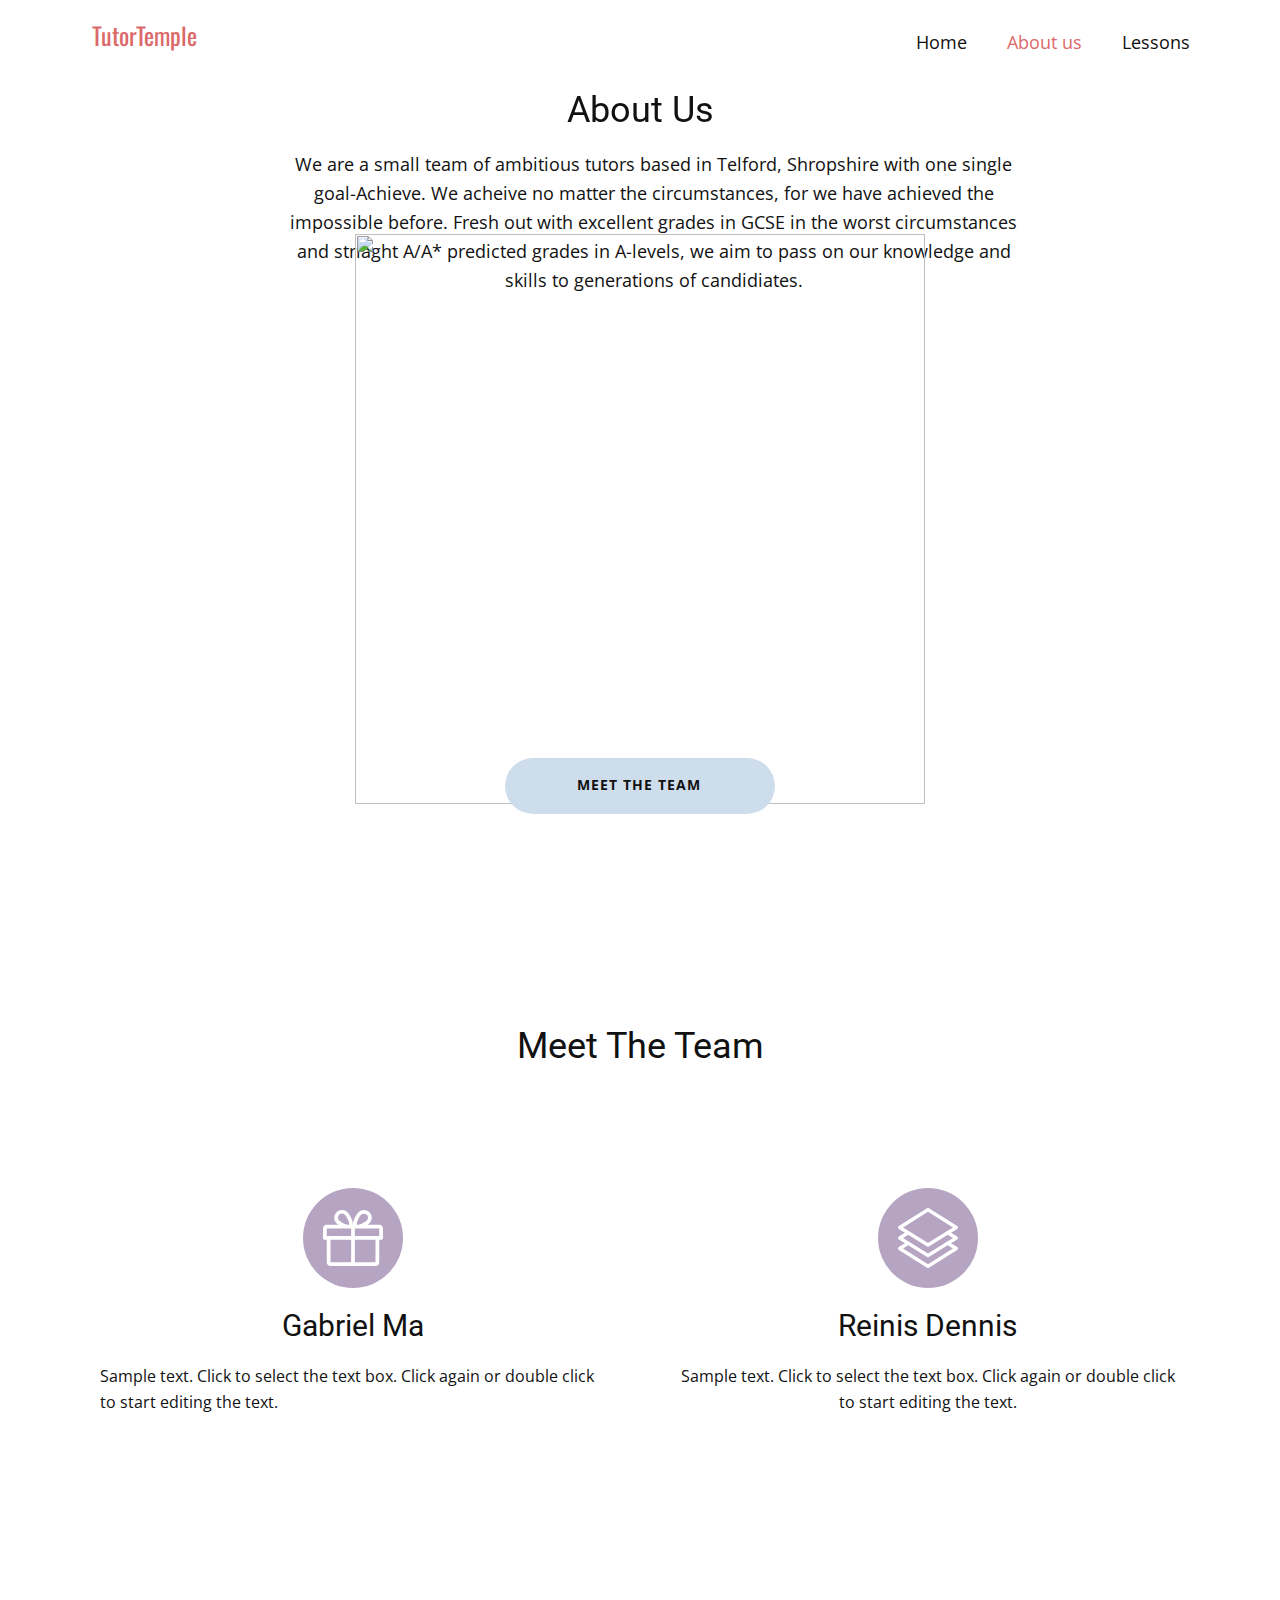
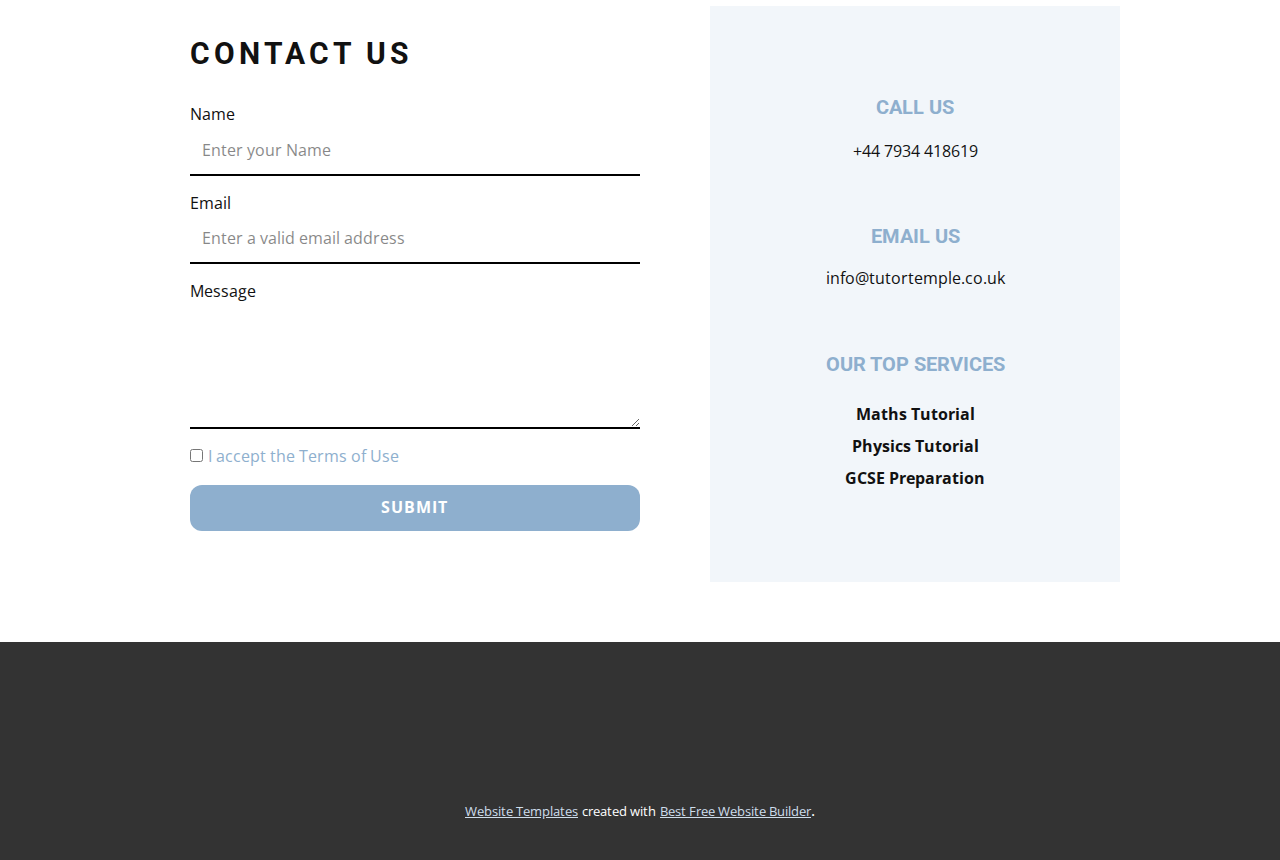
==== About-us.html @ 584c84df "initial commit" ====
<!DOCTYPE html>
<html style="font-size: 16px;" lang="en"><head>
    <meta name="viewport" content="width=device-width, initial-scale=1.0">
    <meta charset="utf-8">
    <meta name="keywords" content="About Us, Meet The Team">
    <meta name="description" content="">
    <title>About us</title>
    <link rel="stylesheet" href="nicepage.css" media="screen">
<link rel="stylesheet" href="About-us.css" media="screen">
    <script class="u-script" type="text/javascript" src="jquery.js" defer=""></script>
    <script class="u-script" type="text/javascript" src="nicepage.js" defer=""></script>
    <meta name="generator" content="Nicepage 5.3.2, nicepage.com">
    <meta name="referrer" content="origin">
    <link id="u-theme-google-font" rel="stylesheet" href="https://fonts.googleapis.com/css?family=Roboto:100,100i,300,300i,400,400i,500,500i,700,700i,900,900i|Open+Sans:300,300i,400,400i,500,500i,600,600i,700,700i,800,800i">
    <link id="u-page-google-font" rel="stylesheet" href="https://fonts.googleapis.com/css?family=Oswald:200,300,400,500,600,700">
    
    
    
    
    <script type="application/ld+json">{
		"@context": "http://schema.org",
		"@type": "Organization",
		"name": "WebSite3830875"
}</script>
    <meta name="theme-color" content="#8eafce">
    <meta property="og:title" content="About us">
    <meta property="og:type" content="website">
  </head>
  <body class="u-body u-xl-mode" data-lang="en"><header class="u-clearfix u-header u-header" id="sec-e3d4"><div class="u-clearfix u-sheet u-sheet-1">
        <h4 class="u-custom-font u-font-oswald u-text u-text-custom-color-1 u-text-default u-text-1">TutorTemple</h4>
        <nav class="u-menu u-menu-one-level u-offcanvas u-menu-1">
          <div class="menu-collapse" style="font-size: 1.125rem; letter-spacing: 0px;">
            <a class="u-button-style u-custom-left-right-menu-spacing u-custom-padding-bottom u-custom-text-active-color u-custom-text-hover-color u-custom-top-bottom-menu-spacing u-nav-link u-text-active-palette-1-base u-text-hover-palette-2-base" href="#">
              <svg class="u-svg-link" viewBox="0 0 24 24"><use xmlns:xlink="http://www.w3.org/1999/xlink" xlink:href="#menu-hamburger"></use></svg>
              <svg class="u-svg-content" version="1.1" id="menu-hamburger" viewBox="0 0 16 16" x="0px" y="0px" xmlns:xlink="http://www.w3.org/1999/xlink" xmlns="http://www.w3.org/2000/svg"><g><rect y="1" width="16" height="2"></rect><rect y="7" width="16" height="2"></rect><rect y="13" width="16" height="2"></rect>
</g></svg>
            </a>
          </div>
          <div class="u-custom-menu u-nav-container">
            <ul class="u-nav u-unstyled u-nav-1"><li class="u-nav-item"><a class="u-button-style u-nav-link u-text-active-custom-color-1 u-text-hover-custom-color-1" href="/home.html" style="padding: 10px 20px;">Home</a>
</li><li class="u-nav-item"><a class="u-button-style u-nav-link u-text-active-custom-color-1 u-text-hover-custom-color-1" href="About-us.html" style="padding: 10px 20px;">About us</a>
</li><li class="u-nav-item"><a class="u-button-style u-nav-link u-text-active-custom-color-1 u-text-hover-custom-color-1" href="Courses.html" style="padding: 10px 20px;">Lessons</a>
</li></ul>
          </div>
          <div class="u-custom-menu u-nav-container-collapse">
            <div class="u-black u-container-style u-inner-container-layout u-opacity u-opacity-95 u-sidenav">
              <div class="u-inner-container-layout u-sidenav-overflow">
                <div class="u-menu-close"></div>
                <ul class="u-align-center u-nav u-popupmenu-items u-unstyled u-nav-2"><li class="u-nav-item"><a class="u-button-style u-nav-link" href="/home.html">Home</a>
</li><li class="u-nav-item"><a class="u-button-style u-nav-link" href="About-us.html">About us</a>
</li><li class="u-nav-item"><a class="u-button-style u-nav-link" href="Courses.html">Lessons</a>
</li></ul>
              </div>
            </div>
            <div class="u-black u-menu-overlay u-opacity u-opacity-70"></div>
          </div>
        </nav>
      </div></header>
    <section class="u-clearfix u-image u-section-1" id="sec-b475" data-image-width="200" data-image-height="138">
      <div class="u-clearfix u-sheet u-sheet-1">
        <h2 class="u-align-center u-text u-text-1" data-animation-name="customAnimationIn" data-animation-duration="1000">About Us</h2>
        <p class="u-align-center u-text u-text-2">We are a small team of ambitious tutors based in Telford, Shropshire with one single goal-Achieve. We acheive no matter the circumstances, for we have achieved the impossible before. Fresh out with excellent grades in GCSE in the worst circumstances and striaght A/A* predicted grades in A-levels, we aim to pass on our knowledge and skills to generations of candidiates. </p>
        <img class="u-image u-image-contain u-image-default u-preserve-proportions u-image-1" src="images/Pngtreebusinessofficeteamsilhouette_5419535.png" alt="" data-image-width="2000" data-image-height="2000">
        <a href="About-us.html#sec-dacc" class="u-border-none u-btn u-btn-round u-button-style u-hover-custom-color-2 u-palette-1-light-2 u-radius-50 u-btn-1" data-animation-name="" data-animation-duration="0" data-animation-direction="">Meet the team</a>
      </div>
    </section>
    <section class="u-align-center u-clearfix u-section-2" id="sec-dacc">
      <div class="u-clearfix u-sheet u-sheet-1">
        <h2 class="u-text u-text-default u-text-1">Meet The Team</h2>
        <div class="u-expanded-width u-list u-list-1">
          <div class="u-repeater u-repeater-1">
            <div class="u-container-style u-list-item u-repeater-item">
              <div class="u-container-layout u-similar-container u-container-layout-1"><span class="u-icon u-icon-circle u-palette-2-light-1 u-icon-1"><svg class="u-svg-link" preserveAspectRatio="xMidYMin slice" viewBox="0 0 512 512" style=""><use xmlns:xlink="http://www.w3.org/1999/xlink" xlink:href="#svg-4324"></use></svg><svg class="u-svg-content" viewBox="0 0 512 512" x="0px" y="0px" id="svg-4324" style="enable-background:new 0 0 512 512;"><g><g><path d="M480,143.686H378.752c7.264-4.96,13.504-9.888,17.856-14.304c25.792-25.952,25.792-68.192,0-94.144    c-25.056-25.216-68.768-25.248-93.856,0c-13.856,13.92-50.688,70.592-45.6,108.448h-2.304    c5.056-37.856-31.744-94.528-45.6-108.448c-25.088-25.248-68.8-25.216-93.856,0C89.6,61.19,89.6,103.43,115.36,129.382    c4.384,4.416,10.624,9.344,17.888,14.304H32c-17.632,0-32,14.368-32,32v80c0,8.832,7.168,16,16,16h16v192    c0,17.632,14.368,32,32,32h384c17.632,0,32-14.368,32-32v-192h16c8.832,0,16-7.168,16-16v-80    C512,158.054,497.632,143.686,480,143.686z M138.08,57.798c6.496-6.528,15.104-10.112,24.256-10.112    c9.12,0,17.728,3.584,24.224,10.112c21.568,21.696,43.008,77.12,35.552,84.832c0,0-1.344,1.056-5.92,1.056    c-22.112,0-64.32-22.976-78.112-36.864C124.672,93.318,124.672,71.302,138.08,57.798z M240,463.686H64v-192h176V463.686z     M240,239.686H32v-64h184.192H240V239.686z M325.44,57.798c12.992-13.024,35.52-12.992,48.48,0    c13.408,13.504,13.408,35.52,0,49.024c-13.792,13.888-56,36.864-78.112,36.864c-4.576,0-5.92-1.024-5.952-1.056    C282.432,134.918,303.872,79.494,325.44,57.798z M448,463.686H272v-192h176V463.686z M480,239.686H272v-64h23.808H480V239.686z"></path>
</g>
</g></svg>
            
            
          </span>
                <h3 class="u-text u-text-default u-text-2">Gabriel Ma</h3>
                <p class="u-text u-text-default u-text-3">Sample text. Click to select the text box. Click again or double click to start editing the text.</p>
              </div>
            </div>
            <div class="u-align-center u-container-style u-list-item u-repeater-item">
              <div class="u-container-layout u-similar-container u-container-layout-2"><span class="u-icon u-icon-circle u-palette-2-light-1 u-icon-2"><svg class="u-svg-link" preserveAspectRatio="xMidYMin slice" viewBox="0 0 512.002 512.002" style=""><use xmlns:xlink="http://www.w3.org/1999/xlink" xlink:href="#svg-954e"></use></svg><svg class="u-svg-content" viewBox="0 0 512.002 512.002" x="0px" y="0px" id="svg-954e" style="enable-background:new 0 0 512.002 512.002;"><g><g><path d="M512.001,255.969c-0.011-5.193-2.708-10.011-7.129-12.737l-52.034-32.076l52.089-32.421    c4.393-2.734,7.066-7.539,7.074-12.712c0.008-5.174-2.651-9.987-7.036-12.734l-241-151c-4.871-3.052-11.058-3.052-15.929,0    l-241,151c-4.384,2.747-7.043,7.56-7.036,12.734c0.008,5.174,2.681,9.979,7.074,12.712l51.732,32.198L7.051,243.282    c-4.39,2.744-7.055,7.557-7.05,12.734c0.005,5.177,2.679,9.985,7.074,12.721l51.732,32.198L7.051,333.282    c-4.383,2.74-7.047,7.543-7.05,12.712s2.656,9.975,7.036,12.719l241,151c2.436,1.526,5.2,2.289,7.964,2.289    c2.764,0,5.529-0.763,7.964-2.289l241-151c4.394-2.753,7.055-7.581,7.036-12.766c-0.019-5.185-2.715-9.993-7.129-12.714    l-52.034-32.076l52.089-32.421C509.336,265.992,512.012,261.162,512.001,255.969z M43.32,165.96L256.001,32.703L468.682,165.96    c-2.044,1.272-206.586,128.58-212.681,132.374L43.32,165.96z M468.584,346.106L256.001,479.301L43.278,346.018l43.889-27.431    l160.908,100.15c2.426,1.51,5.176,2.265,7.926,2.265c2.75,0,5.5-0.755,7.926-2.265l160.464-99.874L468.584,346.106z     M256.001,388.334L43.345,255.976l43.822-27.389l160.908,100.15c2.426,1.51,5.176,2.265,7.926,2.265c2.75,0,5.5-0.755,7.926-2.265    l160.464-99.874l44.125,27.2C467.297,256.822,261.631,384.829,256.001,388.334z"></path>
</g>
</g></svg>
            
            
          </span>
                <h3 class="u-text u-text-default u-text-4">Reinis Dennis</h3>
                <p class="u-text u-text-default u-text-5">Sample text. Click to select the text box. Click again or double click to start editing the text.</p>
              </div>
            </div>
          </div>
        </div>
      </div>
    </section>
    <section class="u-align-center u-clearfix u-section-3" id="sec-406a">
      <div class="u-clearfix u-sheet u-valign-middle u-sheet-1">
        <div class="u-clearfix u-gutter-40 u-layout-wrap u-layout-wrap-1">
          <div class="u-layout">
            <div class="u-layout-row">
              <div class="u-align-left u-container-style u-layout-cell u-right-cell u-size-33 u-layout-cell-1">
                <div class="u-container-layout u-valign-top u-container-layout-1">
                  <h6 class="u-text u-text-default u-text-1" data-animation-name="" data-animation-duration="0" data-animation-delay="0" data-animation-direction="">Contact Us</h6>
                  <div class="u-expanded-width u-form u-form-1">
                    <form action="https://forms.nicepagesrv.com/v2/form/process" class="u-clearfix u-form-spacing-15 u-form-vertical u-inner-form" style="padding: 0;" source="email" name="form">
                      <div class="u-form-group u-form-name">
                        <label for="name-daf4" class="u-label">Name</label>
                        <input type="text" placeholder="Enter your Name" id="name-daf4" name="name" class="u-border-2 u-border-black u-border-no-left u-border-no-right u-border-no-top u-input u-input-rectangle u-white" required="">
                      </div>
                      <div class="u-form-email u-form-group">
                        <label for="email-daf4" class="u-label">Email</label>
                        <input type="email" placeholder="Enter a valid email address" id="email-daf4" name="email" class="u-border-2 u-border-black u-border-no-left u-border-no-right u-border-no-top u-input u-input-rectangle u-white" required="">
                      </div>
                      <div class="u-form-group u-form-message">
                        <label for="message-daf4" class="u-label">Message</label>
                        <textarea placeholder="" rows="4" cols="50" id="message-daf4" name="message" class="u-border-2 u-border-black u-border-no-left u-border-no-right u-border-no-top u-input u-input-rectangle u-white" required=""></textarea>
                      </div>
                      <div class="u-form-agree u-form-group u-form-group-4">
                        <input type="checkbox" id="agree-f183" name="agree" class="u-agree-checkbox" required="">
                        <label for="agree-f183" class="u-agree-label u-label">
                          <a class="u-active-none u-border-none u-btn u-button-link u-button-style u-hover-none u-none u-text-palette-1-base u-btn-1" href="Terms-Of-Use.html">I accept the Terms of Use</a>
                        </label>
                      </div>
                      <div class="u-align-left u-form-group u-form-submit">
                        <a href="#" class="u-active-palette-1-light-2 u-border-none u-btn u-btn-round u-btn-submit u-button-style u-hover-palette-1-light-1 u-palette-1-base u-radius-12 u-btn-2">Submit</a>
                        <input type="submit" value="submit" class="u-form-control-hidden">
                      </div>
                      <div class="u-form-send-message u-form-send-success"> Thank you! Your message has been sent. </div>
                      <div class="u-form-send-error u-form-send-message"> Unable to send your message. Please fix errors then try again. </div>
                      <input type="hidden" value="" name="recaptchaResponse">
                      <input type="hidden" name="formServices" value="000465a6e0282e91fcece285f42ec559">
                    </form>
                  </div>
                </div>
              </div>
              <div class="u-align-center u-container-style u-layout-cell u-palette-1-light-3 u-size-27 u-layout-cell-2">
                <div class="u-container-layout u-valign-middle u-container-layout-2">
                  <h6 class="u-text u-text-palette-1-base u-text-2">call us</h6>
                  <p class="u-text u-text-body-color u-text-3">+44 7934 418619</p>
                  <h6 class="u-text u-text-palette-1-base u-text-4">Email us</h6>
                  <p class="u-text u-text-5">info@tutortemple.co.uk</p>
                  <h6 class="u-text u-text-palette-1-base u-text-6">Our top services</h6>
                  <p class="u-text u-text-7">Maths Tutorial<br>Physics Tutorial<br>GCSE Preparation
                  </p>
                </div>
              </div>
            </div>
          </div>
        </div>
      </div>
    </section>
    
    
    <footer class="u-align-center u-clearfix u-footer u-grey-80 u-footer" id="sec-57d0"><div class="u-clearfix u-sheet u-sheet-1"></div></footer>
    <section class="u-backlink u-clearfix u-grey-80">
      <a class="u-link" href="https://nicepage.com/website-templates" target="_blank">
        <span>Website Templates</span>
      </a>
      <p class="u-text">
        <span>created with</span>
      </p>
      <a class="u-link" href="https://nicepage.app" target="_blank">
        <span>Best Free Website Builder</span>
      </a>. 
    </section>
  
</body></html>
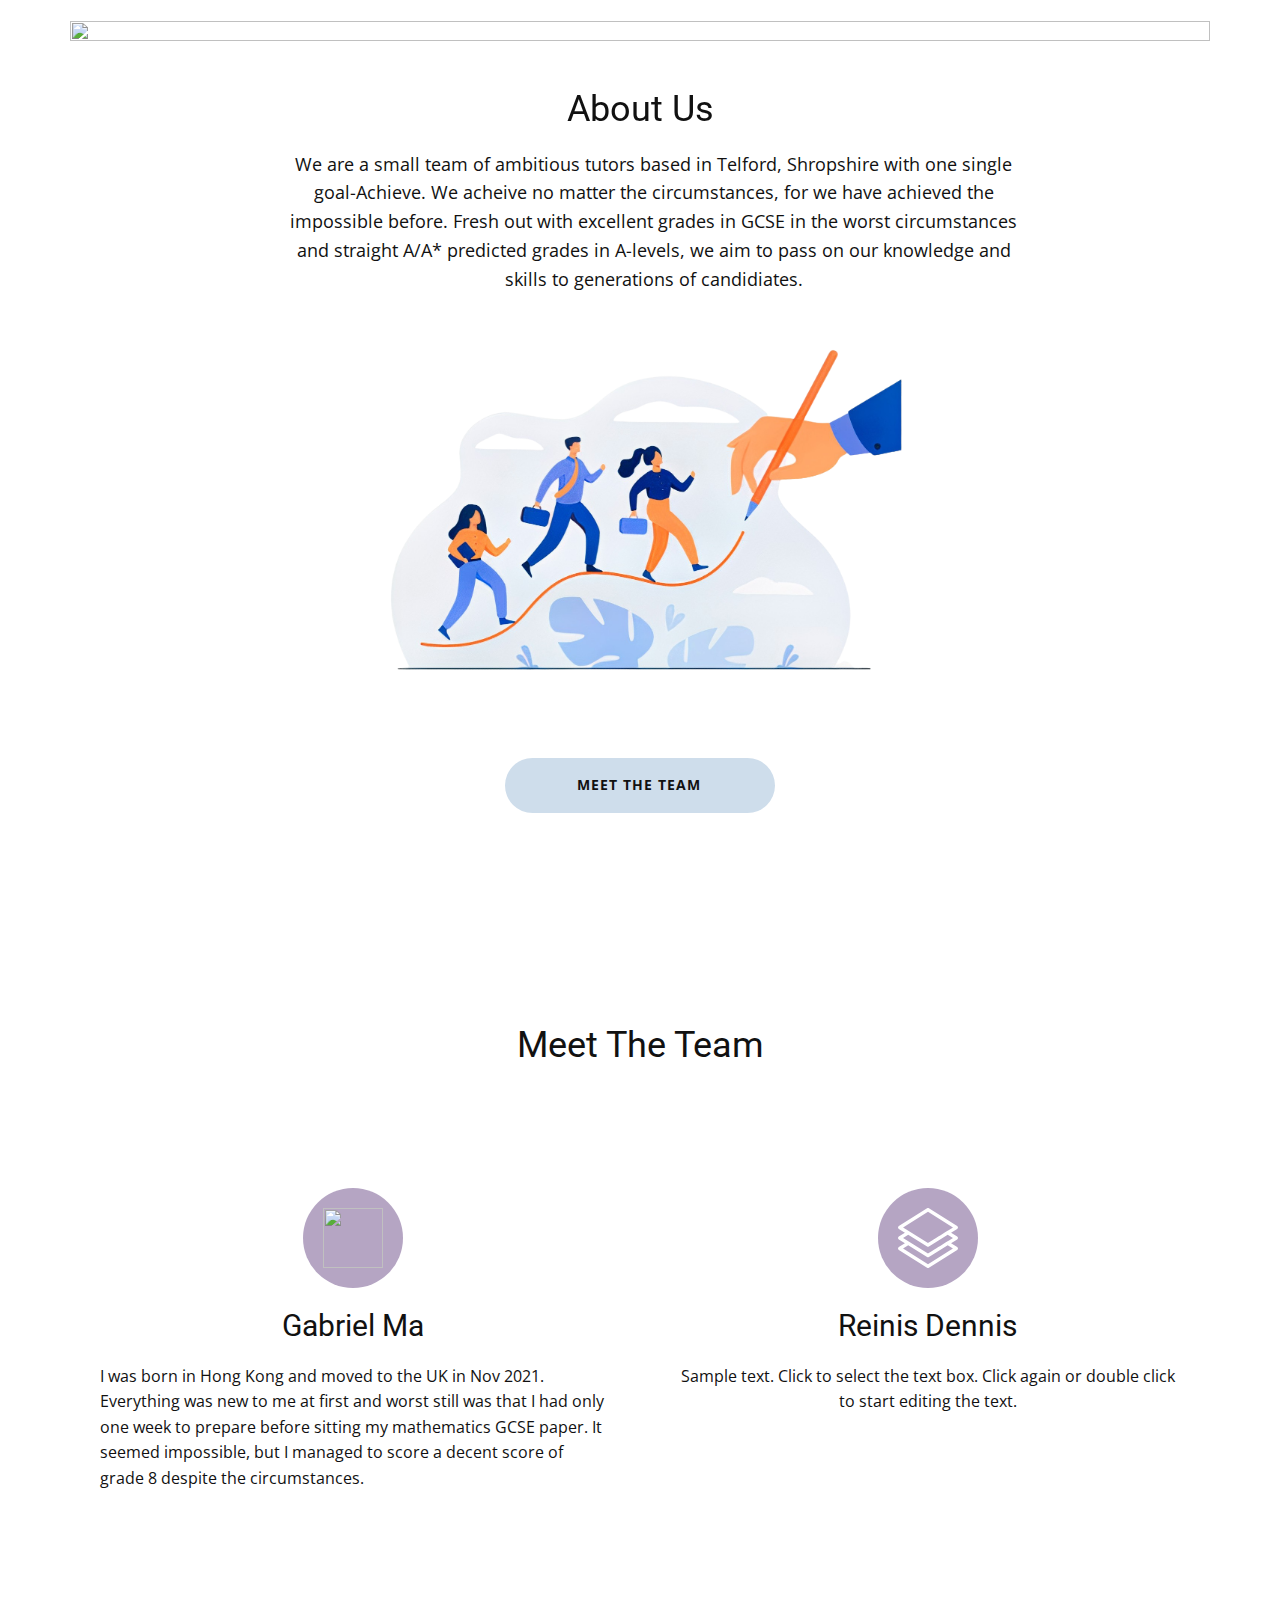
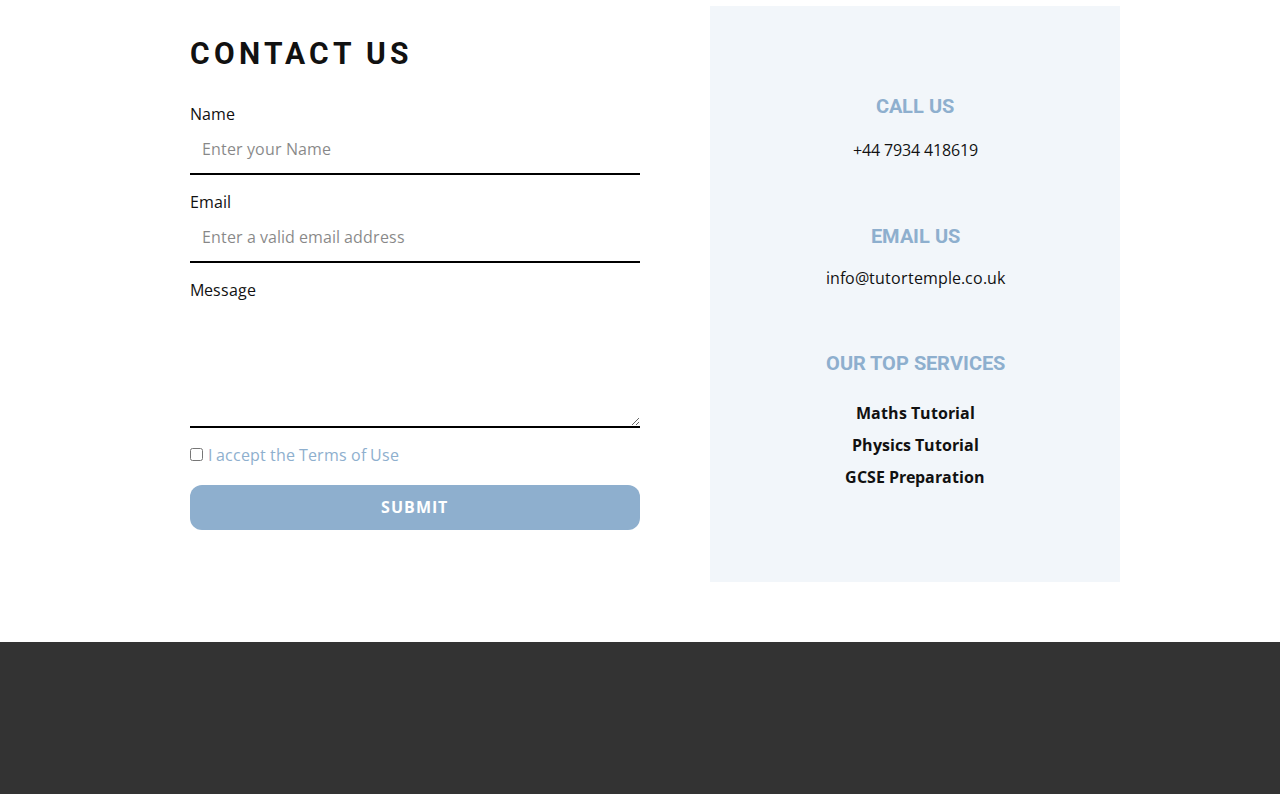
==== commit dae90995: "bug fixes" ====
--- a/About-us.html
+++ b/About-us.html
@@ -12,7 +12,6 @@
     <meta name="generator" content="Nicepage 5.3.2, nicepage.com">
     <meta name="referrer" content="origin">
     <link id="u-theme-google-font" rel="stylesheet" href="https://fonts.googleapis.com/css?family=Roboto:100,100i,300,300i,400,400i,500,500i,700,700i,900,900i|Open+Sans:300,300i,400,400i,500,500i,600,600i,700,700i,800,800i">
-    <link id="u-page-google-font" rel="stylesheet" href="https://fonts.googleapis.com/css?family=Oswald:200,300,400,500,600,700">
     
     
     
@@ -27,7 +26,6 @@
     <meta property="og:type" content="website">
   </head>
   <body class="u-body u-xl-mode" data-lang="en"><header class="u-clearfix u-header u-header" id="sec-e3d4"><div class="u-clearfix u-sheet u-sheet-1">
-        <h4 class="u-custom-font u-font-oswald u-text u-text-custom-color-1 u-text-default u-text-1">TutorTemple</h4>
         <nav class="u-menu u-menu-one-level u-offcanvas u-menu-1">
           <div class="menu-collapse" style="font-size: 1.125rem; letter-spacing: 0px;">
             <a class="u-button-style u-custom-left-right-menu-spacing u-custom-padding-bottom u-custom-text-active-color u-custom-text-hover-color u-custom-top-bottom-menu-spacing u-nav-link u-text-active-palette-1-base u-text-hover-palette-2-base" href="#">
@@ -37,30 +35,30 @@
             </a>
           </div>
           <div class="u-custom-menu u-nav-container">
-            <ul class="u-nav u-unstyled u-nav-1"><li class="u-nav-item"><a class="u-button-style u-nav-link u-text-active-custom-color-1 u-text-hover-custom-color-1" href="/home.html" style="padding: 10px 20px;">Home</a>
+            <ul class="u-nav u-unstyled u-nav-1"><li class="u-nav-item"><a class="u-button-style u-nav-link u-text-active-custom-color-1 u-text-hover-custom-color-1" href="Home.html" style="padding: 10px 20px;">Home</a>
 </li><li class="u-nav-item"><a class="u-button-style u-nav-link u-text-active-custom-color-1 u-text-hover-custom-color-1" href="About-us.html" style="padding: 10px 20px;">About us</a>
-</li><li class="u-nav-item"><a class="u-button-style u-nav-link u-text-active-custom-color-1 u-text-hover-custom-color-1" href="Courses.html" style="padding: 10px 20px;">Lessons</a>
+</li><li class="u-nav-item"><a class="u-button-style u-nav-link u-text-active-custom-color-1 u-text-hover-custom-color-1" href="Courses.html" style="padding: 10px 20px;">Courses</a>
 </li></ul>
           </div>
           <div class="u-custom-menu u-nav-container-collapse">
             <div class="u-black u-container-style u-inner-container-layout u-opacity u-opacity-95 u-sidenav">
               <div class="u-inner-container-layout u-sidenav-overflow">
                 <div class="u-menu-close"></div>
-                <ul class="u-align-center u-nav u-popupmenu-items u-unstyled u-nav-2"><li class="u-nav-item"><a class="u-button-style u-nav-link" href="/home.html">Home</a>
+                <ul class="u-align-center u-nav u-popupmenu-items u-unstyled u-nav-2"><li class="u-nav-item"><a class="u-button-style u-nav-link" href="Home.html">Home</a>
 </li><li class="u-nav-item"><a class="u-button-style u-nav-link" href="About-us.html">About us</a>
-</li><li class="u-nav-item"><a class="u-button-style u-nav-link" href="Courses.html">Lessons</a>
+</li><li class="u-nav-item"><a class="u-button-style u-nav-link" href="Courses.html">Courses</a>
 </li></ul>
               </div>
             </div>
             <div class="u-black u-menu-overlay u-opacity u-opacity-70"></div>
           </div>
-        </nav>
+        </nav><span class="u-file-icon u-icon u-icon-1" ><img src="images/Image18-01-2023at01.15.jpeg" alt="" href="Home.html"></span>
       </div></header>
     <section class="u-clearfix u-image u-section-1" id="sec-b475" data-image-width="200" data-image-height="138">
       <div class="u-clearfix u-sheet u-sheet-1">
         <h2 class="u-align-center u-text u-text-1" data-animation-name="customAnimationIn" data-animation-duration="1000">About Us</h2>
-        <p class="u-align-center u-text u-text-2">We are a small team of ambitious tutors based in Telford, Shropshire with one single goal-Achieve. We acheive no matter the circumstances, for we have achieved the impossible before. Fresh out with excellent grades in GCSE in the worst circumstances and striaght A/A* predicted grades in A-levels, we aim to pass on our knowledge and skills to generations of candidiates. </p>
-        <img class="u-image u-image-contain u-image-default u-preserve-proportions u-image-1" src="images/Pngtreebusinessofficeteamsilhouette_5419535.png" alt="" data-image-width="2000" data-image-height="2000">
+        <p class="u-align-center u-text u-text-2">We are a small team of ambitious tutors based in Telford, Shropshire with one single goal-Achieve. We acheive no matter the circumstances, for we have achieved the impossible before. Fresh out with excellent grades in GCSE in the worst circumstances and straight A/A* predicted grades in A-levels, we aim to pass on our knowledge and skills to generations of candidiates. </p>
+        <img class="u-image u-image-contain u-image-default u-preserve-proportions u-image-1" src="images/meet_team.png" alt="" data-image-width="2000" data-image-height="2000">
         <a href="About-us.html#sec-dacc" class="u-border-none u-btn u-btn-round u-button-style u-hover-custom-color-2 u-palette-1-light-2 u-radius-50 u-btn-1" data-animation-name="" data-animation-duration="0" data-animation-direction="">Meet the team</a>
       </div>
     </section>
@@ -70,14 +68,9 @@
         <div class="u-expanded-width u-list u-list-1">
           <div class="u-repeater u-repeater-1">
             <div class="u-container-style u-list-item u-repeater-item">
-              <div class="u-container-layout u-similar-container u-container-layout-1"><span class="u-icon u-icon-circle u-palette-2-light-1 u-icon-1"><svg class="u-svg-link" preserveAspectRatio="xMidYMin slice" viewBox="0 0 512 512" style=""><use xmlns:xlink="http://www.w3.org/1999/xlink" xlink:href="#svg-4324"></use></svg><svg class="u-svg-content" viewBox="0 0 512 512" x="0px" y="0px" id="svg-4324" style="enable-background:new 0 0 512 512;"><g><g><path d="M480,143.686H378.752c7.264-4.96,13.504-9.888,17.856-14.304c25.792-25.952,25.792-68.192,0-94.144    c-25.056-25.216-68.768-25.248-93.856,0c-13.856,13.92-50.688,70.592-45.6,108.448h-2.304    c5.056-37.856-31.744-94.528-45.6-108.448c-25.088-25.248-68.8-25.216-93.856,0C89.6,61.19,89.6,103.43,115.36,129.382    c4.384,4.416,10.624,9.344,17.888,14.304H32c-17.632,0-32,14.368-32,32v80c0,8.832,7.168,16,16,16h16v192    c0,17.632,14.368,32,32,32h384c17.632,0,32-14.368,32-32v-192h16c8.832,0,16-7.168,16-16v-80    C512,158.054,497.632,143.686,480,143.686z M138.08,57.798c6.496-6.528,15.104-10.112,24.256-10.112    c9.12,0,17.728,3.584,24.224,10.112c21.568,21.696,43.008,77.12,35.552,84.832c0,0-1.344,1.056-5.92,1.056    c-22.112,0-64.32-22.976-78.112-36.864C124.672,93.318,124.672,71.302,138.08,57.798z M240,463.686H64v-192h176V463.686z     M240,239.686H32v-64h184.192H240V239.686z M325.44,57.798c12.992-13.024,35.52-12.992,48.48,0    c13.408,13.504,13.408,35.52,0,49.024c-13.792,13.888-56,36.864-78.112,36.864c-4.576,0-5.92-1.024-5.952-1.056    C282.432,134.918,303.872,79.494,325.44,57.798z M448,463.686H272v-192h176V463.686z M480,239.686H272v-64h23.808H480V239.686z"></path>
-</g>
-</g></svg>
-            
-            
-          </span>
+              <div class="u-container-layout u-similar-container u-container-layout-1"><span class="u-file-icon u-icon u-icon-circle u-palette-2-light-1 u-icon-1"><img src="images/kopihguc.png" alt=""></span>
                 <h3 class="u-text u-text-default u-text-2">Gabriel Ma</h3>
-                <p class="u-text u-text-default u-text-3">Sample text. Click to select the text box. Click again or double click to start editing the text.</p>
+                <p class="u-text u-text-default u-text-3">I was born in Hong Kong and moved to the UK in Nov 2021. Everything was new to me at first and worst still was that I had only one week to prepare before sitting my mathematics GCSE paper. It seemed impossible, but I managed to score a decent score of grade 8 despite the circumstances.</p>
               </div>
             </div>
             <div class="u-align-center u-container-style u-list-item u-repeater-item">
@@ -155,15 +148,7 @@
     
     <footer class="u-align-center u-clearfix u-footer u-grey-80 u-footer" id="sec-57d0"><div class="u-clearfix u-sheet u-sheet-1"></div></footer>
     <section class="u-backlink u-clearfix u-grey-80">
-      <a class="u-link" href="https://nicepage.com/website-templates" target="_blank">
-        <span>Website Templates</span>
-      </a>
-      <p class="u-text">
-        <span>created with</span>
-      </p>
-      <a class="u-link" href="https://nicepage.app" target="_blank">
-        <span>Best Free Website Builder</span>
-      </a>. 
+
     </section>
   
 </body></html>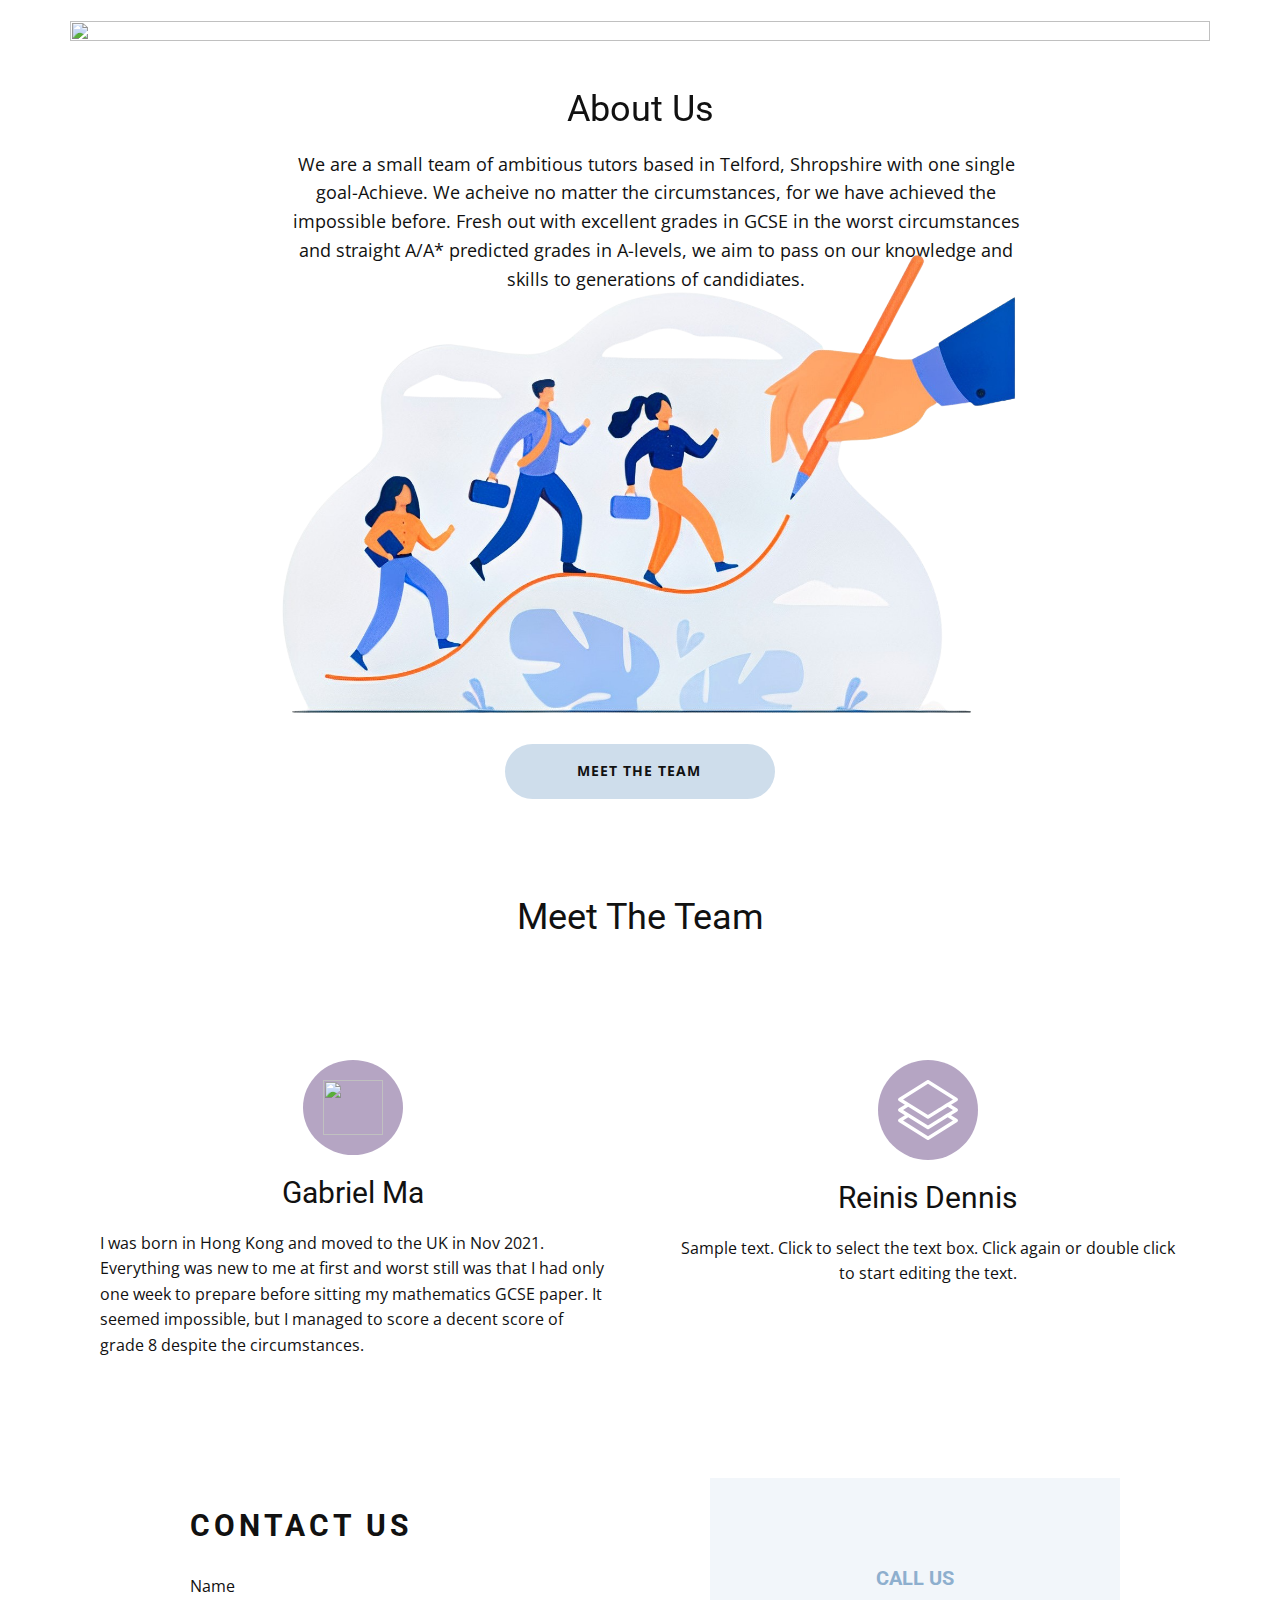
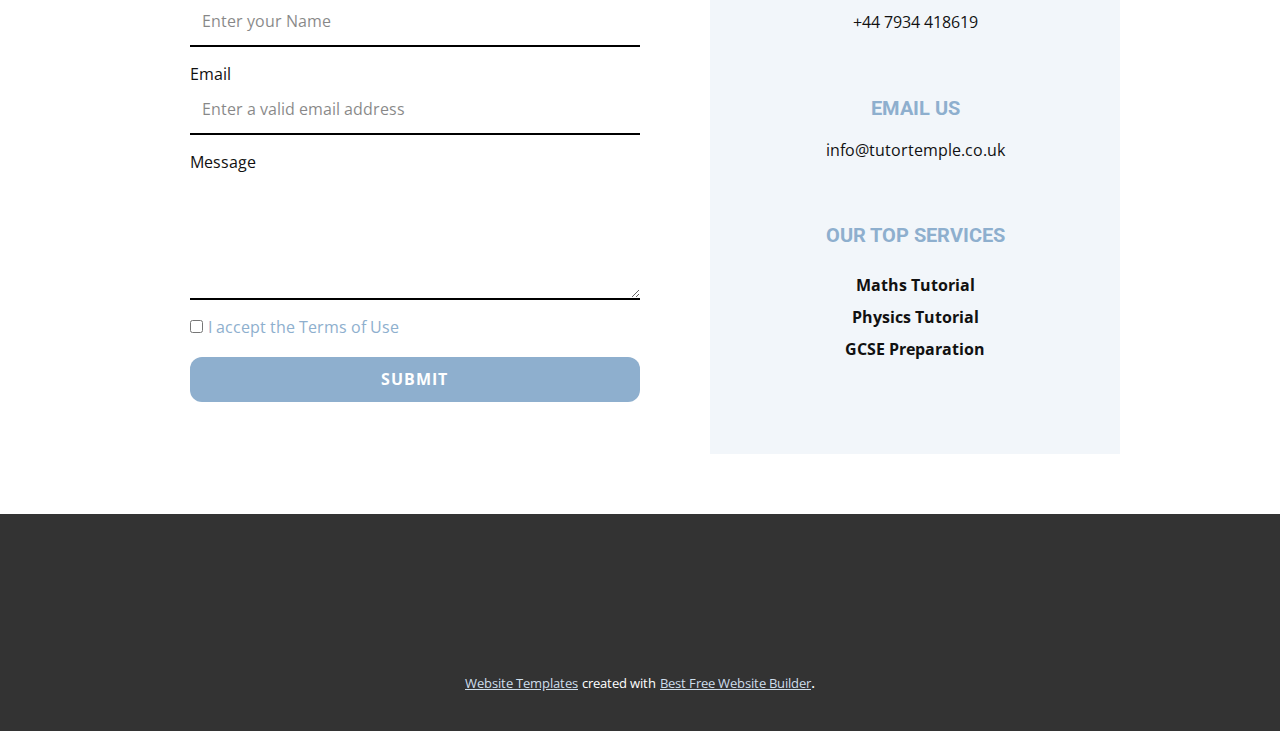
==== commit 3300b650: "more bug fixes" ====
--- a/About-us.html
+++ b/About-us.html
@@ -52,13 +52,13 @@
             </div>
             <div class="u-black u-menu-overlay u-opacity u-opacity-70"></div>
           </div>
-        </nav><span class="u-file-icon u-icon u-icon-1" ><img src="images/Image18-01-2023at01.15.jpeg" alt="" href="Home.html"></span>
+        </nav><span class="u-file-icon u-icon u-icon-1" data-href="Home.html" title="Home"><img src="images/Image18-01-2023at01.15.jpeg" alt=""></span>
       </div></header>
     <section class="u-clearfix u-image u-section-1" id="sec-b475" data-image-width="200" data-image-height="138">
       <div class="u-clearfix u-sheet u-sheet-1">
         <h2 class="u-align-center u-text u-text-1" data-animation-name="customAnimationIn" data-animation-duration="1000">About Us</h2>
         <p class="u-align-center u-text u-text-2">We are a small team of ambitious tutors based in Telford, Shropshire with one single goal-Achieve. We acheive no matter the circumstances, for we have achieved the impossible before. Fresh out with excellent grades in GCSE in the worst circumstances and straight A/A* predicted grades in A-levels, we aim to pass on our knowledge and skills to generations of candidiates. </p>
-        <img class="u-image u-image-contain u-image-default u-preserve-proportions u-image-1" src="images/meet_team.png" alt="" data-image-width="2000" data-image-height="2000">
+        <img class="u-image u-image-contain u-image-default u-preserve-proportions u-image-1" src="images/meet_team.png" alt="" data-image-width="1522" data-image-height="1023">
         <a href="About-us.html#sec-dacc" class="u-border-none u-btn u-btn-round u-button-style u-hover-custom-color-2 u-palette-1-light-2 u-radius-50 u-btn-1" data-animation-name="" data-animation-duration="0" data-animation-direction="">Meet the team</a>
       </div>
     </section>
@@ -148,7 +148,15 @@
     
     <footer class="u-align-center u-clearfix u-footer u-grey-80 u-footer" id="sec-57d0"><div class="u-clearfix u-sheet u-sheet-1"></div></footer>
     <section class="u-backlink u-clearfix u-grey-80">
-
+      <a class="u-link" href="https://nicepage.com/website-templates" target="_blank">
+        <span>Website Templates</span>
+      </a>
+      <p class="u-text">
+        <span>created with</span>
+      </p>
+      <a class="u-link" href="https://nicepage.app" target="_blank">
+        <span>Best Free Website Builder</span>
+      </a>. 
     </section>
   
 </body></html>--- a/About-us.css
+++ b/About-us.css
@@ -4,7 +4,7 @@
 }
 
 .u-section-1 .u-sheet-1 {
-  min-height: 896px;
+  min-height: 50vw;
 }
 
 .u-section-1 .u-text-1 {
@@ -18,13 +18,13 @@
 
 .u-section-1 .u-text-2 {
   font-size: 1.125rem;
-  margin: 20px 178px 0 205px;
+  margin: 20px 176px 0 208px;
 }
 
 .u-section-1 .u-image-1 {
-  width: 570px;
-  height: 570px;
-  margin: -60px auto 0;
+  width: 818px;
+  height: 550px;
+  margin: -72px auto 0;
 }
 
 .u-section-1 .u-btn-1 {
@@ -33,59 +33,44 @@
   font-size: 0.875rem;
   letter-spacing: 1px;
   background-image: none;
-  margin: -46px auto 60px;
+  margin: -28px auto 39px;
   padding: 16px 74px 17px 72px;
 }
 
 @media (max-width: 1199px) {
-  .u-section-1 .u-sheet-1 {
-    min-height: 739px;
-  }
-
   .u-section-1 .u-text-2 {
-    margin-left: 105px;
-    margin-right: 78px;
+    margin-left: 108px;
+    margin-right: 76px;
   }
 }
 
 @media (max-width: 991px) {
-  .u-section-1 .u-sheet-1 {
-    min-height: 566px;
-  }
-
   .u-section-1 .u-text-2 {
     margin-left: 0;
     margin-right: 0;
   }
+
+  .u-section-1 .u-image-1 {
+    width: 720px;
+    height: 484px;
+  }
+
+  .u-section-1 .u-btn-1 {
+    margin-top: 38px;
+  }
 }
 
 @media (max-width: 767px) {
-  .u-section-1 .u-sheet-1 {
-    min-height: 395px;
-  }
-
   .u-section-1 .u-image-1 {
     width: 540px;
-    height: 540px;
-  }
-
-  .u-section-1 .u-btn-1 {
-    margin-top: -16px;
+    height: 363px;
   }
 }
 
 @media (max-width: 575px) {
-  .u-section-1 .u-sheet-1 {
-    min-height: 195px;
-  }
-
   .u-section-1 .u-image-1 {
     width: 340px;
-    height: 340px;
-  }
-
-  .u-section-1 .u-btn-1 {
-    margin-top: 184px;
+    height: 229px;
   }
 }.u-section-2 .u-sheet-1 {
   min-height: 579px;
@@ -110,7 +95,7 @@
 }
 
 .u-section-2 .u-icon-1 {
-  height: 100px;
+  height: 95px;
   width: 100px;
   background-image: none;
   margin: 0 auto;
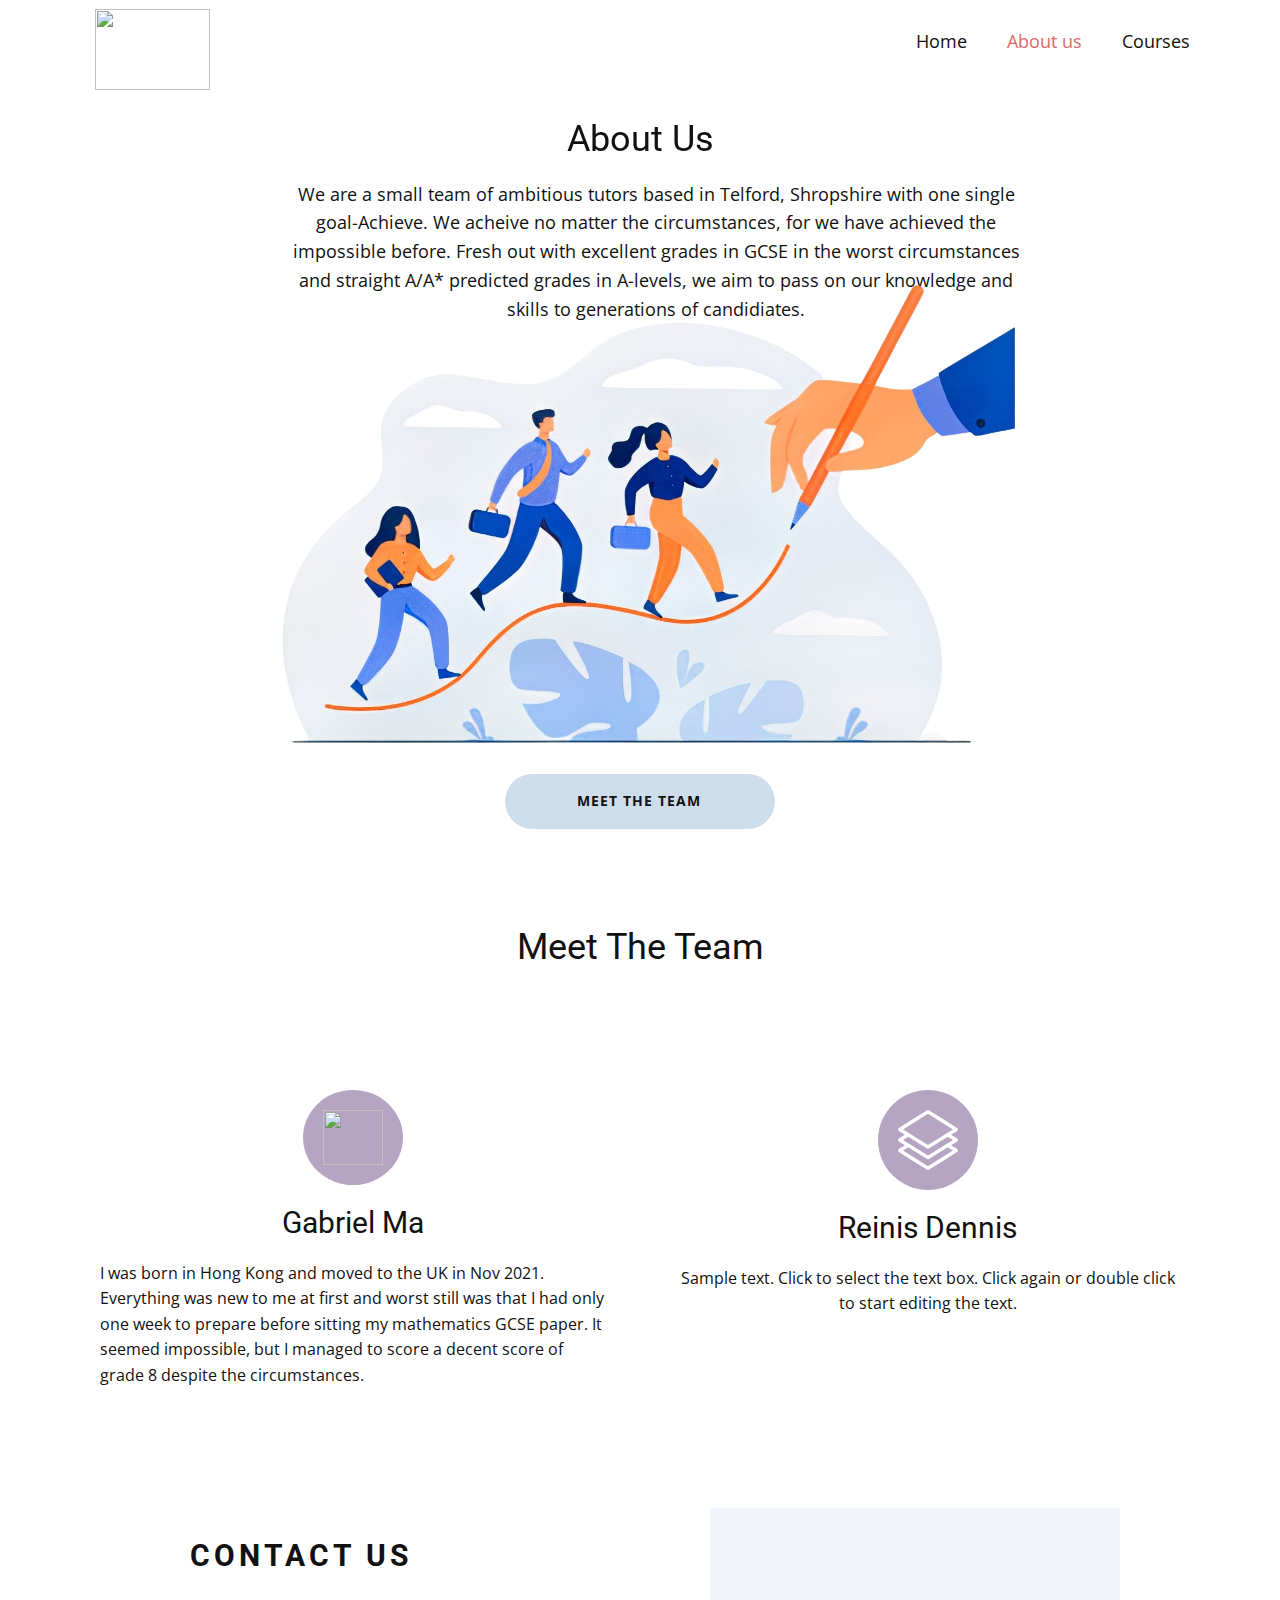
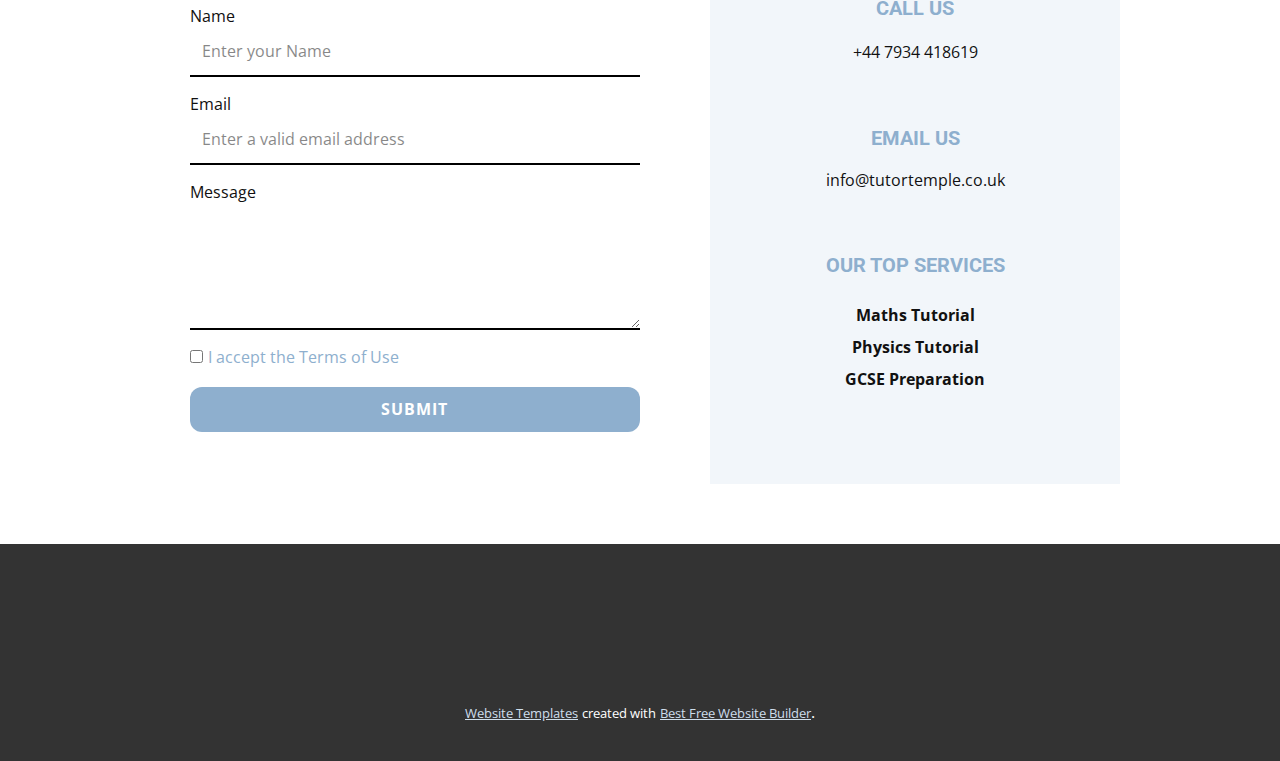
==== commit 23b31775: "More bug fixes" ====
--- a/About-us.html
+++ b/About-us.html
@@ -58,7 +58,7 @@
       <div class="u-clearfix u-sheet u-sheet-1">
         <h2 class="u-align-center u-text u-text-1" data-animation-name="customAnimationIn" data-animation-duration="1000">About Us</h2>
         <p class="u-align-center u-text u-text-2">We are a small team of ambitious tutors based in Telford, Shropshire with one single goal-Achieve. We acheive no matter the circumstances, for we have achieved the impossible before. Fresh out with excellent grades in GCSE in the worst circumstances and straight A/A* predicted grades in A-levels, we aim to pass on our knowledge and skills to generations of candidiates. </p>
-        <img class="u-image u-image-contain u-image-default u-preserve-proportions u-image-1" src="images/meet_team.png" alt="" data-image-width="1522" data-image-height="1023">
+        <img class="u-expanded-width-xs u-image u-image-contain u-image-default u-preserve-proportions u-image-1" src="images/meet_team.png" alt="" data-image-width="1522" data-image-height="1023">
         <a href="About-us.html#sec-dacc" class="u-border-none u-btn u-btn-round u-button-style u-hover-custom-color-2 u-palette-1-light-2 u-radius-50 u-btn-1" data-animation-name="" data-animation-duration="0" data-animation-direction="">Meet the team</a>
       </div>
     </section>
--- a/nicepage.css
+++ b/nicepage.css
@@ -39314,37 +39314,50 @@
 }
 
 .u-header .u-sheet-1 {
-  min-height: 70px;
-}
-
-.u-header .u-text-1 {
-  margin: 21px auto 0 22px;
+  min-height: 99px;
 }
 
 .u-header .u-menu-1 {
-  margin: -27px 0 10px auto;
+  margin: 22px 0 0 auto;
 }
 
 .u-header .u-nav-1 {
   font-size: 1.125rem;
+  letter-spacing: normal;
 }
 
 .u-header .u-nav-2 {
   font-size: 1rem;
   letter-spacing: 0px;
 }
+
+.u-header .u-icon-1 {
+  width: 115px;
+  height: 81px;
+  margin: -51px auto 10px 25px;
+  padding: 0;
+}
 @media (max-width: 1199px) {
   .u-header .u-menu-1 {
     width: auto;
   }
 
-  .u-header .u-nav-1 {
-    letter-spacing: normal;
+  .u-header .u-icon-1 {
+    width: 115px;
+    height: 81px;
+    margin-top: -51px;
+    margin-left: 25px;
   }
 }
 
 
-
+@media (max-width: 575px) {
+  .u-header .u-icon-1 {
+    margin-top: -46px;
+    margin-bottom: 8px;
+    margin-left: -47px;
+  }
+}
  .u-footer {
   background-image: none;
 }
--- a/About-us.css
+++ b/About-us.css
@@ -68,9 +68,21 @@
 }
 
 @media (max-width: 575px) {
+  .u-section-1 .u-sheet-1 {
+    min-height: 780px;
+  }
+
   .u-section-1 .u-image-1 {
-    width: 340px;
     height: 229px;
+    margin-top: -12px;
+    margin-right: initial;
+    margin-left: initial;
+    width: auto;
+  }
+
+  .u-section-1 .u-btn-1 {
+    margin-top: 0;
+    margin-bottom: 60px;
   }
 }.u-section-2 .u-sheet-1 {
   min-height: 579px;
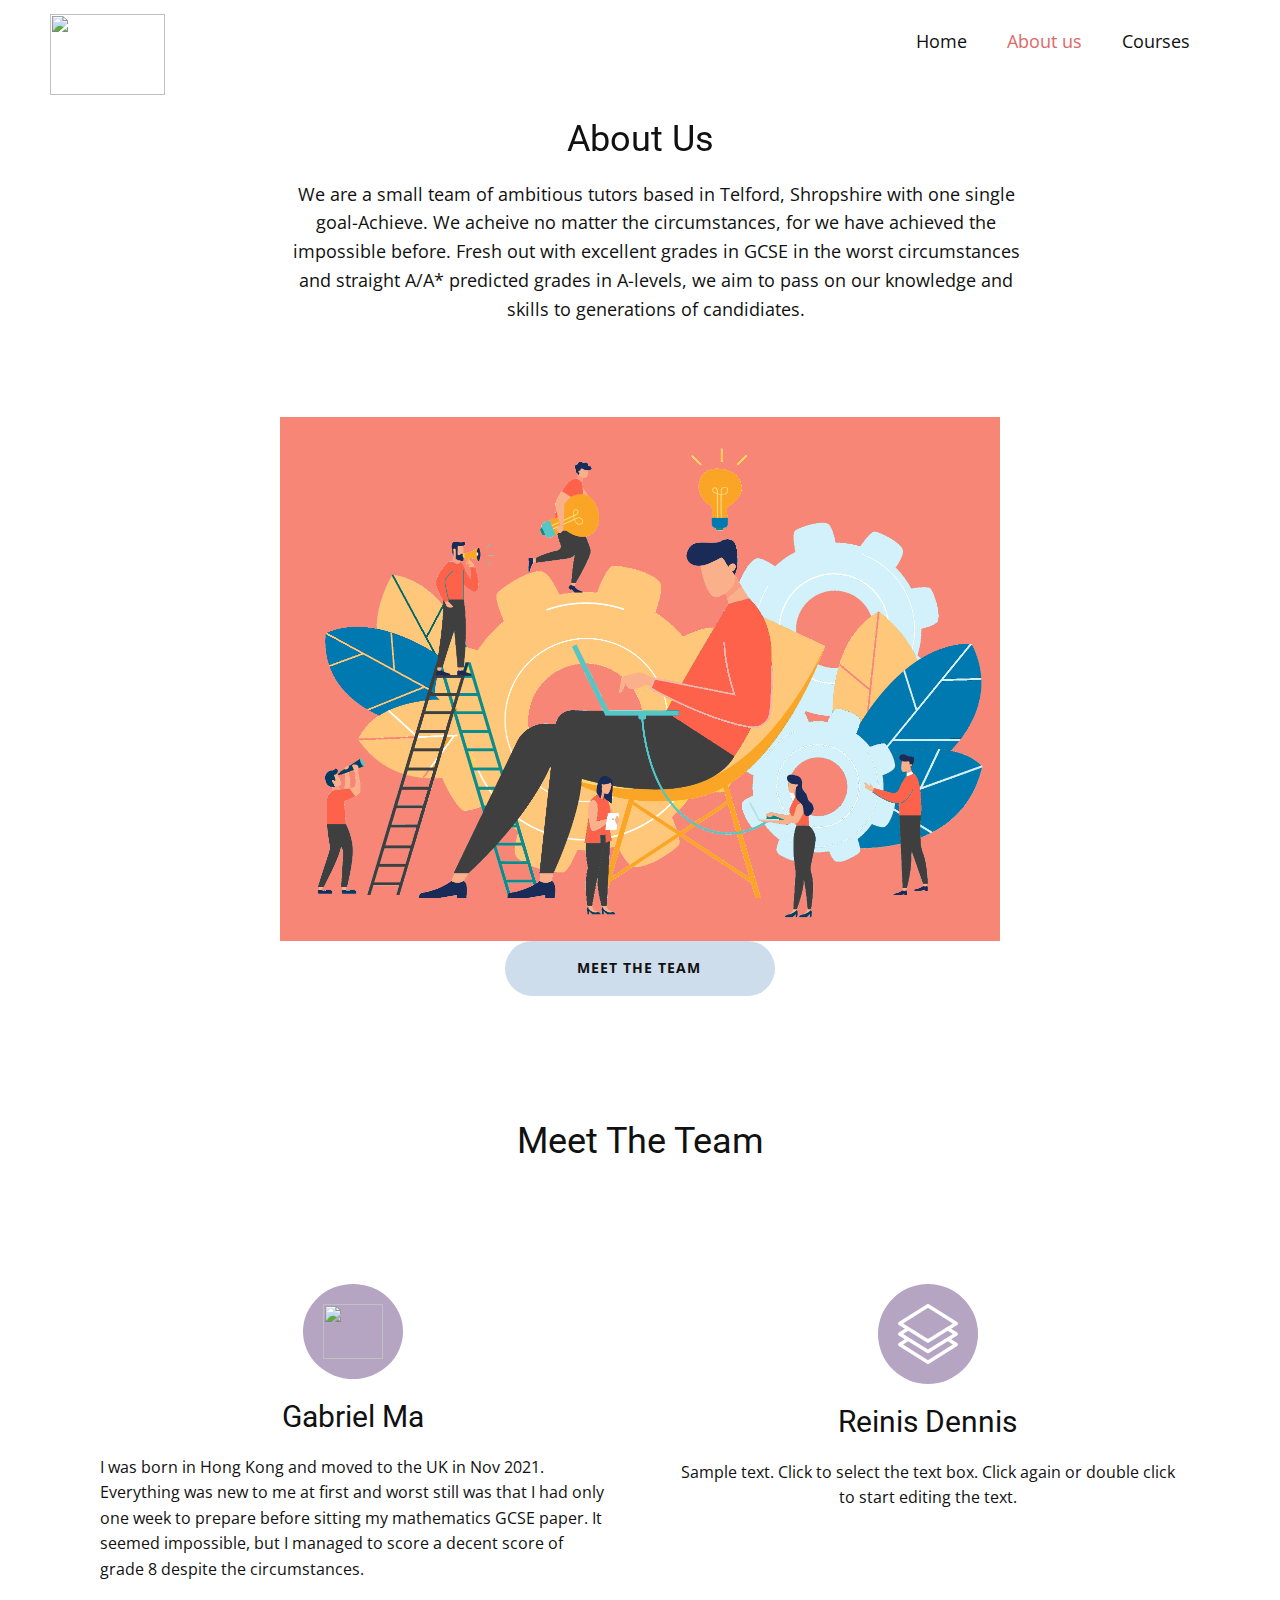
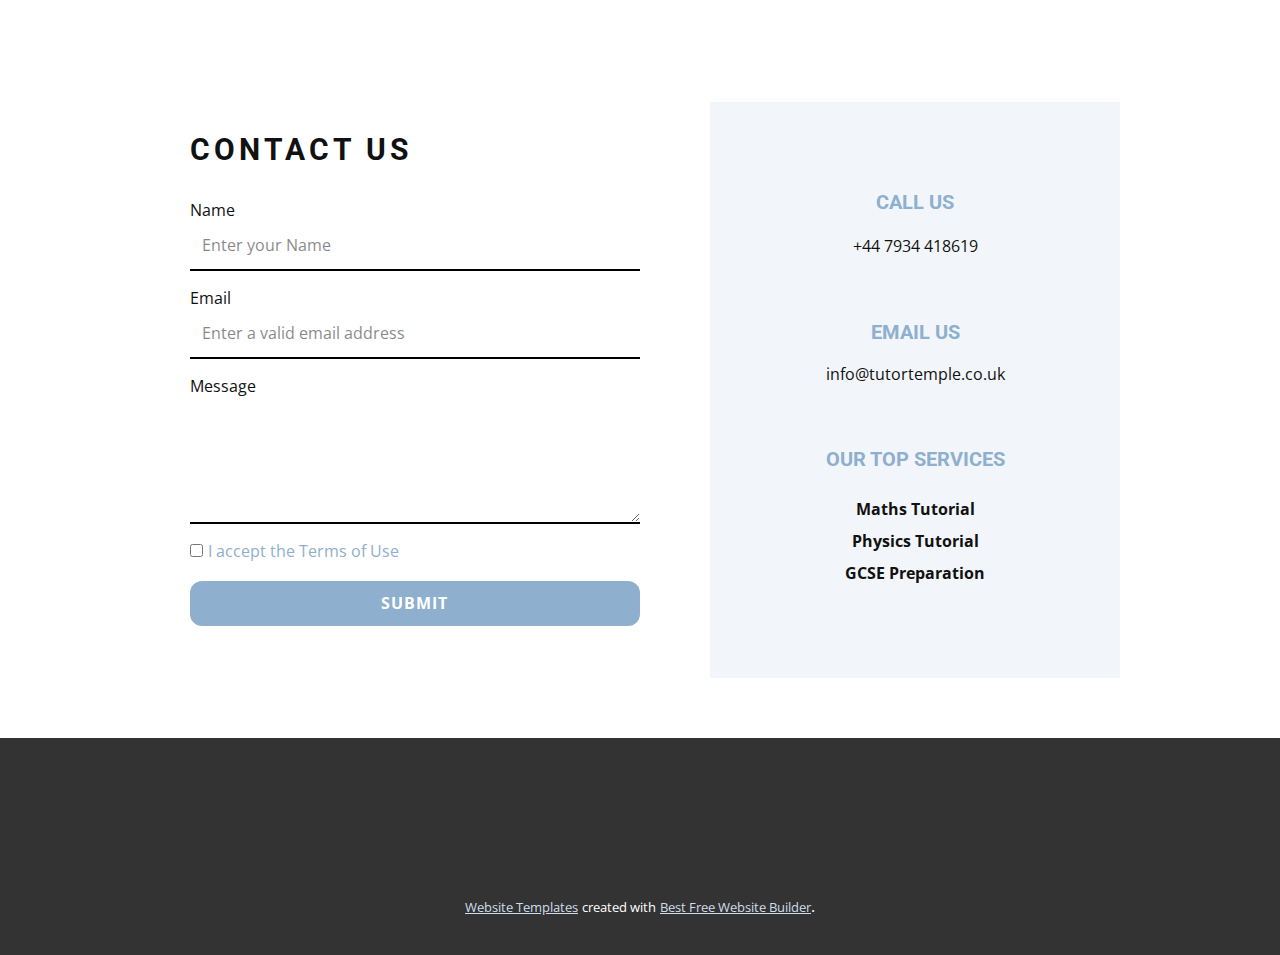
==== commit 5c07e2e8: "updated photo and mobile integration" ====
--- a/About-us.html
+++ b/About-us.html
@@ -58,7 +58,7 @@
       <div class="u-clearfix u-sheet u-sheet-1">
         <h2 class="u-align-center u-text u-text-1" data-animation-name="customAnimationIn" data-animation-duration="1000">About Us</h2>
         <p class="u-align-center u-text u-text-2">We are a small team of ambitious tutors based in Telford, Shropshire with one single goal-Achieve. We acheive no matter the circumstances, for we have achieved the impossible before. Fresh out with excellent grades in GCSE in the worst circumstances and straight A/A* predicted grades in A-levels, we aim to pass on our knowledge and skills to generations of candidiates. </p>
-        <img class="u-expanded-width-xs u-image u-image-contain u-image-default u-preserve-proportions u-image-1" src="images/meet_team.png" alt="" data-image-width="1522" data-image-height="1023">
+        <img class="u-expanded-width-xs u-image u-image-contain u-image-default u-preserve-proportions u-image-1" src="images/shutterstock_10452828581.png" alt="" data-image-width="2865" data-image-height="2083">
         <a href="About-us.html#sec-dacc" class="u-border-none u-btn u-btn-round u-button-style u-hover-custom-color-2 u-palette-1-light-2 u-radius-50 u-btn-1" data-animation-name="" data-animation-duration="0" data-animation-direction="">Meet the team</a>
       </div>
     </section>
--- a/nicepage.css
+++ b/nicepage.css
@@ -39334,7 +39334,7 @@
 .u-header .u-icon-1 {
   width: 115px;
   height: 81px;
-  margin: -51px auto 10px 25px;
+  margin: -46px auto 5px -20px;
   padding: 0;
 }
 @media (max-width: 1199px) {
@@ -39345,15 +39345,14 @@
   .u-header .u-icon-1 {
     width: 115px;
     height: 81px;
-    margin-top: -51px;
-    margin-left: 25px;
+    margin-top: -46px;
+    margin-left: -20px;
   }
 }
 
 
 @media (max-width: 575px) {
   .u-header .u-icon-1 {
-    margin-top: -46px;
     margin-bottom: 8px;
     margin-left: -47px;
   }
--- a/About-us.css
+++ b/About-us.css
@@ -4,7 +4,7 @@
 }
 
 .u-section-1 .u-sheet-1 {
-  min-height: 50vw;
+  min-height: 962px;
 }
 
 .u-section-1 .u-text-1 {
@@ -22,9 +22,9 @@
 }
 
 .u-section-1 .u-image-1 {
-  width: 818px;
-  height: 550px;
-  margin: -72px auto 0;
+  width: 721px;
+  height: 524px;
+  margin: 93px auto 0;
 }
 
 .u-section-1 .u-btn-1 {
@@ -33,18 +33,30 @@
   font-size: 0.875rem;
   letter-spacing: 1px;
   background-image: none;
-  margin: -28px auto 39px;
+  margin: 0 auto 60px;
   padding: 16px 74px 17px 72px;
 }
 
 @media (max-width: 1199px) {
+  .u-section-1 .u-sheet-1 {
+    min-height: 793px;
+  }
+
   .u-section-1 .u-text-2 {
     margin-left: 108px;
     margin-right: 76px;
   }
+
+  .u-section-1 .u-btn-1 {
+    margin-top: 20px;
+  }
 }
 
 @media (max-width: 991px) {
+  .u-section-1 .u-sheet-1 {
+    min-height: 606px;
+  }
+
   .u-section-1 .u-text-2 {
     margin-left: 0;
     margin-right: 0;
@@ -52,18 +64,18 @@
 
   .u-section-1 .u-image-1 {
     width: 720px;
-    height: 484px;
-  }
-
-  .u-section-1 .u-btn-1 {
-    margin-top: 38px;
+    height: 523px;
   }
 }
 
 @media (max-width: 767px) {
+  .u-section-1 .u-sheet-1 {
+    min-height: 475px;
+  }
+
   .u-section-1 .u-image-1 {
     width: 540px;
-    height: 363px;
+    height: 392px;
   }
 }
 
@@ -73,16 +85,16 @@
   }
 
   .u-section-1 .u-image-1 {
-    height: 229px;
-    margin-top: -12px;
+    height: 247px;
+    margin-top: 20px;
     margin-right: initial;
     margin-left: initial;
     width: auto;
   }
 
   .u-section-1 .u-btn-1 {
-    margin-top: 0;
-    margin-bottom: 60px;
+    margin-top: 73px;
+    margin-bottom: 32px;
   }
 }.u-section-2 .u-sheet-1 {
   min-height: 579px;
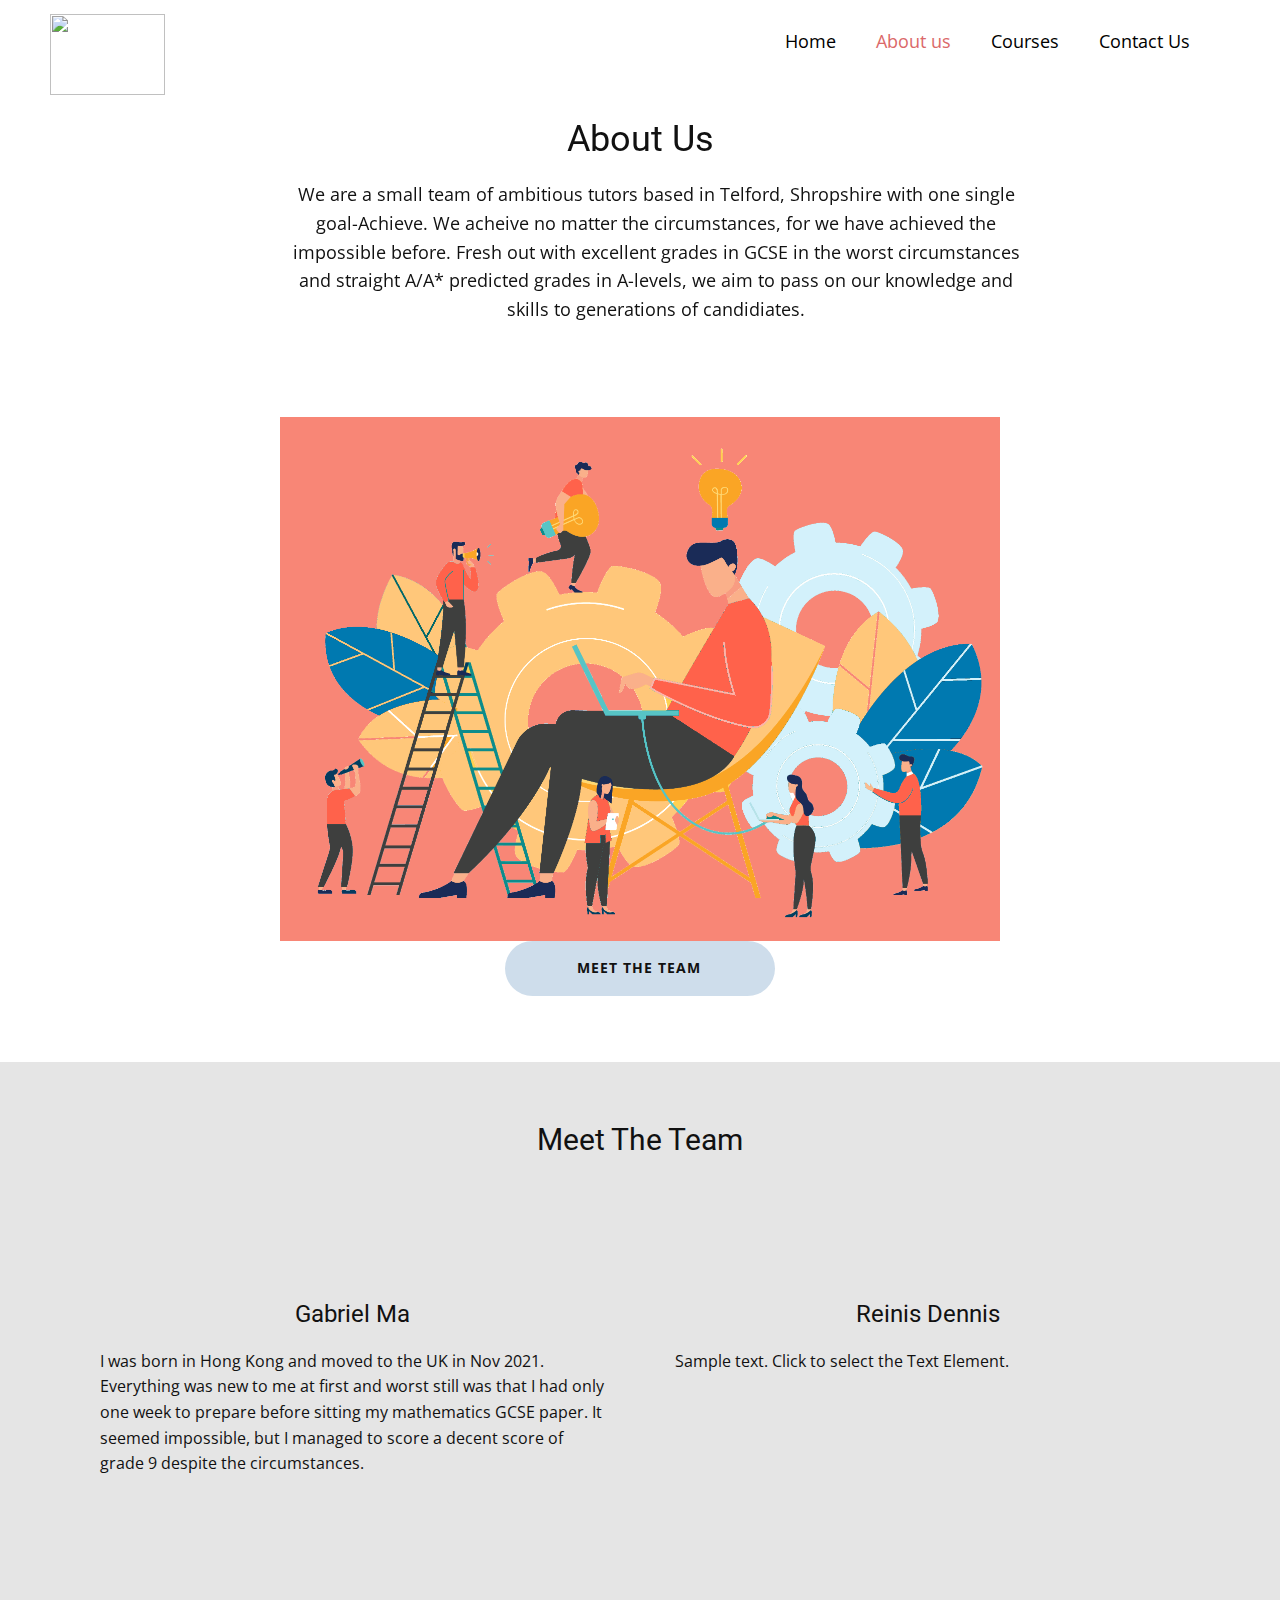
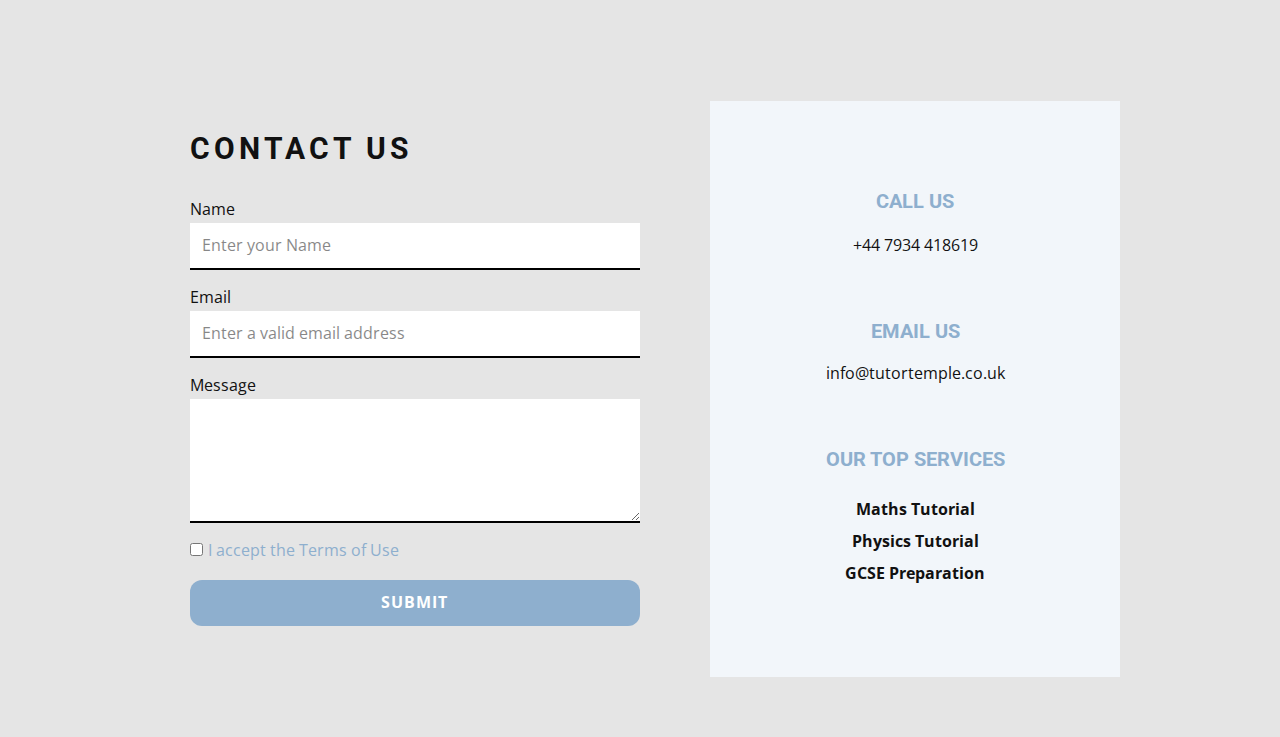
==== commit d386fd04: "stage change 1 for backup" ====
--- a/About-us.html
+++ b/About-us.html
@@ -17,7 +17,7 @@
     
     
     <script type="application/ld+json">{
-		"@context": "http://schema.org",
+		"@context": "http://  schema.org",
 		"@type": "Organization",
 		"name": "WebSite3830875"
 }</script>
@@ -28,25 +28,27 @@
   <body class="u-body u-xl-mode" data-lang="en"><header class="u-clearfix u-header u-header" id="sec-e3d4"><div class="u-clearfix u-sheet u-sheet-1">
         <nav class="u-menu u-menu-one-level u-offcanvas u-menu-1">
           <div class="menu-collapse" style="font-size: 1.125rem; letter-spacing: 0px;">
-            <a class="u-button-style u-custom-left-right-menu-spacing u-custom-padding-bottom u-custom-text-active-color u-custom-text-hover-color u-custom-top-bottom-menu-spacing u-nav-link u-text-active-palette-1-base u-text-hover-palette-2-base" href="#">
+            <a class="u-button-style u-custom-left-right-menu-spacing u-custom-padding-bottom u-custom-text-active-color u-custom-text-color u-custom-text-hover-color u-custom-top-bottom-menu-spacing u-nav-link u-text-active-palette-1-base u-text-hover-palette-2-base" href="#">
               <svg class="u-svg-link" viewBox="0 0 24 24"><use xmlns:xlink="http://www.w3.org/1999/xlink" xlink:href="#menu-hamburger"></use></svg>
               <svg class="u-svg-content" version="1.1" id="menu-hamburger" viewBox="0 0 16 16" x="0px" y="0px" xmlns:xlink="http://www.w3.org/1999/xlink" xmlns="http://www.w3.org/2000/svg"><g><rect y="1" width="16" height="2"></rect><rect y="7" width="16" height="2"></rect><rect y="13" width="16" height="2"></rect>
 </g></svg>
             </a>
           </div>
           <div class="u-custom-menu u-nav-container">
-            <ul class="u-nav u-unstyled u-nav-1"><li class="u-nav-item"><a class="u-button-style u-nav-link u-text-active-custom-color-1 u-text-hover-custom-color-1" href="Home.html" style="padding: 10px 20px;">Home</a>
-</li><li class="u-nav-item"><a class="u-button-style u-nav-link u-text-active-custom-color-1 u-text-hover-custom-color-1" href="About-us.html" style="padding: 10px 20px;">About us</a>
-</li><li class="u-nav-item"><a class="u-button-style u-nav-link u-text-active-custom-color-1 u-text-hover-custom-color-1" href="Courses.html" style="padding: 10px 20px;">Courses</a>
+            <ul class="u-nav u-unstyled u-nav-1"><li class="u-nav-item"><a class="u-button-style u-nav-link u-text-active-custom-color-1 u-text-black u-text-hover-custom-color-1" href="Home.html" style="padding: 10px 20px;">Home</a>
+</li><li class="u-nav-item"><a class="u-button-style u-nav-link u-text-active-custom-color-1 u-text-black u-text-hover-custom-color-1" href="About-us.html" style="padding: 10px 20px;">About us</a>
+</li><li class="u-nav-item"><a class="u-button-style u-nav-link u-text-active-custom-color-1 u-text-black u-text-hover-custom-color-1" href="Courses.html" style="padding: 10px 20px;">Courses</a>
+</li><li class="u-nav-item"><a class="u-button-style u-nav-link u-text-active-custom-color-1 u-text-black u-text-hover-custom-color-1" href="Contact-Us.html" style="padding: 10px 20px;">Contact Us</a>
 </li></ul>
           </div>
           <div class="u-custom-menu u-nav-container-collapse">
-            <div class="u-black u-container-style u-inner-container-layout u-opacity u-opacity-95 u-sidenav">
+            <div class="u-container-style u-custom-color-1 u-inner-container-layout u-opacity u-opacity-95 u-sidenav">
               <div class="u-inner-container-layout u-sidenav-overflow">
                 <div class="u-menu-close"></div>
-                <ul class="u-align-center u-nav u-popupmenu-items u-unstyled u-nav-2"><li class="u-nav-item"><a class="u-button-style u-nav-link" href="Home.html">Home</a>
+                <ul class="u-align-center u-nav u-popupmenu-items u-text-body-color u-unstyled u-nav-2"><li class="u-nav-item"><a class="u-button-style u-nav-link" href="Home.html">Home</a>
 </li><li class="u-nav-item"><a class="u-button-style u-nav-link" href="About-us.html">About us</a>
 </li><li class="u-nav-item"><a class="u-button-style u-nav-link" href="Courses.html">Courses</a>
+</li><li class="u-nav-item"><a class="u-button-style u-nav-link" href="Contact-Us.html">Contact Us</a>
 </li></ul>
               </div>
             </div>
@@ -57,39 +59,38 @@
     <section class="u-clearfix u-image u-section-1" id="sec-b475" data-image-width="200" data-image-height="138">
       <div class="u-clearfix u-sheet u-sheet-1">
         <h2 class="u-align-center u-text u-text-1" data-animation-name="customAnimationIn" data-animation-duration="1000">About Us</h2>
-        <p class="u-align-center u-text u-text-2">We are a small team of ambitious tutors based in Telford, Shropshire with one single goal-Achieve. We acheive no matter the circumstances, for we have achieved the impossible before. Fresh out with excellent grades in GCSE in the worst circumstances and straight A/A* predicted grades in A-levels, we aim to pass on our knowledge and skills to generations of candidiates. </p>
+        <p class="u-align-center u-text u-text-2" data-animation-name="customAnimationIn" data-animation-duration="1000">We are a small team of ambitious tutors based in Telford, Shropshire with one single goal-Achieve. We acheive no matter the circumstances, for we have achieved the impossible before. Fresh out with excellent grades in GCSE in the worst circumstances and straight A/A* predicted grades in A-levels, we aim to pass on our knowledge and skills to generations of candidiates. </p>
         <img class="u-expanded-width-xs u-image u-image-contain u-image-default u-preserve-proportions u-image-1" src="images/shutterstock_10452828581.png" alt="" data-image-width="2865" data-image-height="2083">
-        <a href="About-us.html#sec-dacc" class="u-border-none u-btn u-btn-round u-button-style u-hover-custom-color-2 u-palette-1-light-2 u-radius-50 u-btn-1" data-animation-name="" data-animation-duration="0" data-animation-direction="">Meet the team</a>
+        <a href="About-us.html#sec-09e1" class="u-border-none u-btn u-btn-round u-button-style u-hover-custom-color-2 u-palette-1-light-2 u-radius-50 u-btn-1" data-animation-name="" data-animation-duration="0" data-animation-direction="">Meet the team</a>
       </div>
     </section>
-    <section class="u-align-center u-clearfix u-section-2" id="sec-dacc">
-      <div class="u-clearfix u-sheet u-sheet-1">
-        <h2 class="u-text u-text-default u-text-1">Meet The Team</h2>
-        <div class="u-expanded-width u-list u-list-1">
+    <section class="u-align-center u-clearfix u-grey-10 u-section-2" id="sec-09e1">
+      <div class="u-align-left u-clearfix u-sheet u-sheet-1">
+        <h3 class="u-text u-text-default u-text-1">Meet The Team</h3>
+        <div class="u-expanded-width-xs u-list u-list-1">
           <div class="u-repeater u-repeater-1">
             <div class="u-container-style u-list-item u-repeater-item">
-              <div class="u-container-layout u-similar-container u-container-layout-1"><span class="u-file-icon u-icon u-icon-circle u-palette-2-light-1 u-icon-1"><img src="images/kopihguc.png" alt=""></span>
-                <h3 class="u-text u-text-default u-text-2">Gabriel Ma</h3>
-                <p class="u-text u-text-default u-text-3">I was born in Hong Kong and moved to the UK in Nov 2021. Everything was new to me at first and worst still was that I had only one week to prepare before sitting my mathematics GCSE paper. It seemed impossible, but I managed to score a decent score of grade 8 despite the circumstances.</p>
+              <div class="u-container-layout u-similar-container u-container-layout-1">
+                <div class="u-palette-1-base u-preserve-proportions u-shape u-shape-circle u-shape-1"></div>
+                <img class="u-image u-image-circle u-preserve-proportions u-image-1" src="images/IMG-6978.jpg" alt="" data-image-width="640" data-image-height="640">
+                <h4 class="u-text u-text-default u-text-2">Gabriel Ma</h4>
+                <p class="u-text u-text-3"> I was born in Hong Kong and moved to the UK in Nov 2021. Everything was new to me at first and worst still was that I had only one week to prepare before sitting my mathematics GCSE paper. It seemed impossible, but I managed to score a decent score of grade 9 despite the circumstances.</p>
               </div>
             </div>
-            <div class="u-align-center u-container-style u-list-item u-repeater-item">
-              <div class="u-container-layout u-similar-container u-container-layout-2"><span class="u-icon u-icon-circle u-palette-2-light-1 u-icon-2"><svg class="u-svg-link" preserveAspectRatio="xMidYMin slice" viewBox="0 0 512.002 512.002" style=""><use xmlns:xlink="http://www.w3.org/1999/xlink" xlink:href="#svg-954e"></use></svg><svg class="u-svg-content" viewBox="0 0 512.002 512.002" x="0px" y="0px" id="svg-954e" style="enable-background:new 0 0 512.002 512.002;"><g><g><path d="M512.001,255.969c-0.011-5.193-2.708-10.011-7.129-12.737l-52.034-32.076l52.089-32.421    c4.393-2.734,7.066-7.539,7.074-12.712c0.008-5.174-2.651-9.987-7.036-12.734l-241-151c-4.871-3.052-11.058-3.052-15.929,0    l-241,151c-4.384,2.747-7.043,7.56-7.036,12.734c0.008,5.174,2.681,9.979,7.074,12.712l51.732,32.198L7.051,243.282    c-4.39,2.744-7.055,7.557-7.05,12.734c0.005,5.177,2.679,9.985,7.074,12.721l51.732,32.198L7.051,333.282    c-4.383,2.74-7.047,7.543-7.05,12.712s2.656,9.975,7.036,12.719l241,151c2.436,1.526,5.2,2.289,7.964,2.289    c2.764,0,5.529-0.763,7.964-2.289l241-151c4.394-2.753,7.055-7.581,7.036-12.766c-0.019-5.185-2.715-9.993-7.129-12.714    l-52.034-32.076l52.089-32.421C509.336,265.992,512.012,261.162,512.001,255.969z M43.32,165.96L256.001,32.703L468.682,165.96    c-2.044,1.272-206.586,128.58-212.681,132.374L43.32,165.96z M468.584,346.106L256.001,479.301L43.278,346.018l43.889-27.431    l160.908,100.15c2.426,1.51,5.176,2.265,7.926,2.265c2.75,0,5.5-0.755,7.926-2.265l160.464-99.874L468.584,346.106z     M256.001,388.334L43.345,255.976l43.822-27.389l160.908,100.15c2.426,1.51,5.176,2.265,7.926,2.265c2.75,0,5.5-0.755,7.926-2.265    l160.464-99.874l44.125,27.2C467.297,256.822,261.631,384.829,256.001,388.334z"></path>
-</g>
-</g></svg>
-            
-            
-          </span>
-                <h3 class="u-text u-text-default u-text-4">Reinis Dennis</h3>
-                <p class="u-text u-text-default u-text-5">Sample text. Click to select the text box. Click again or double click to start editing the text.</p>
+            <div class="u-container-style u-list-item u-repeater-item">
+              <div class="u-container-layout u-similar-container u-container-layout-2">
+                <div class="u-palette-1-base u-preserve-proportions u-shape u-shape-circle u-shape-2"></div>
+                <img class="u-image u-image-circle u-preserve-proportions u-image-2" src="images/IMG-6977.jpg" alt="" data-image-width="536" data-image-height="536">
+                <h4 class="u-text u-text-default u-text-4">Reinis Dennis</h4>
+                <p class="u-text u-text-5">Sample text. Click to select the Text Element.</p>
               </div>
             </div>
           </div>
         </div>
       </div>
     </section>
-    <section class="u-align-center u-clearfix u-section-3" id="sec-406a">
-      <div class="u-clearfix u-sheet u-valign-middle u-sheet-1">
+    <section class="u-align-center u-clearfix u-grey-10 u-section-3" id="sec-406a">
+      <div class="u-clearfix u-sheet u-sheet-1">
         <div class="u-clearfix u-gutter-40 u-layout-wrap u-layout-wrap-1">
           <div class="u-layout">
             <div class="u-layout-row">
@@ -145,18 +146,6 @@
       </div>
     </section>
     
-    
-    <footer class="u-align-center u-clearfix u-footer u-grey-80 u-footer" id="sec-57d0"><div class="u-clearfix u-sheet u-sheet-1"></div></footer>
-    <section class="u-backlink u-clearfix u-grey-80">
-      <a class="u-link" href="https://nicepage.com/website-templates" target="_blank">
-        <span>Website Templates</span>
-      </a>
-      <p class="u-text">
-        <span>created with</span>
-      </p>
-      <a class="u-link" href="https://nicepage.app" target="_blank">
-        <span>Best Free Website Builder</span>
-      </a>. 
-    </section>
+
   
 </body></html>--- a/nicepage.css
+++ b/nicepage.css
@@ -39354,7 +39354,7 @@
 @media (max-width: 575px) {
   .u-header .u-icon-1 {
     margin-bottom: 8px;
-    margin-left: -47px;
+    margin-left: -40px;
   }
 }
  .u-footer {
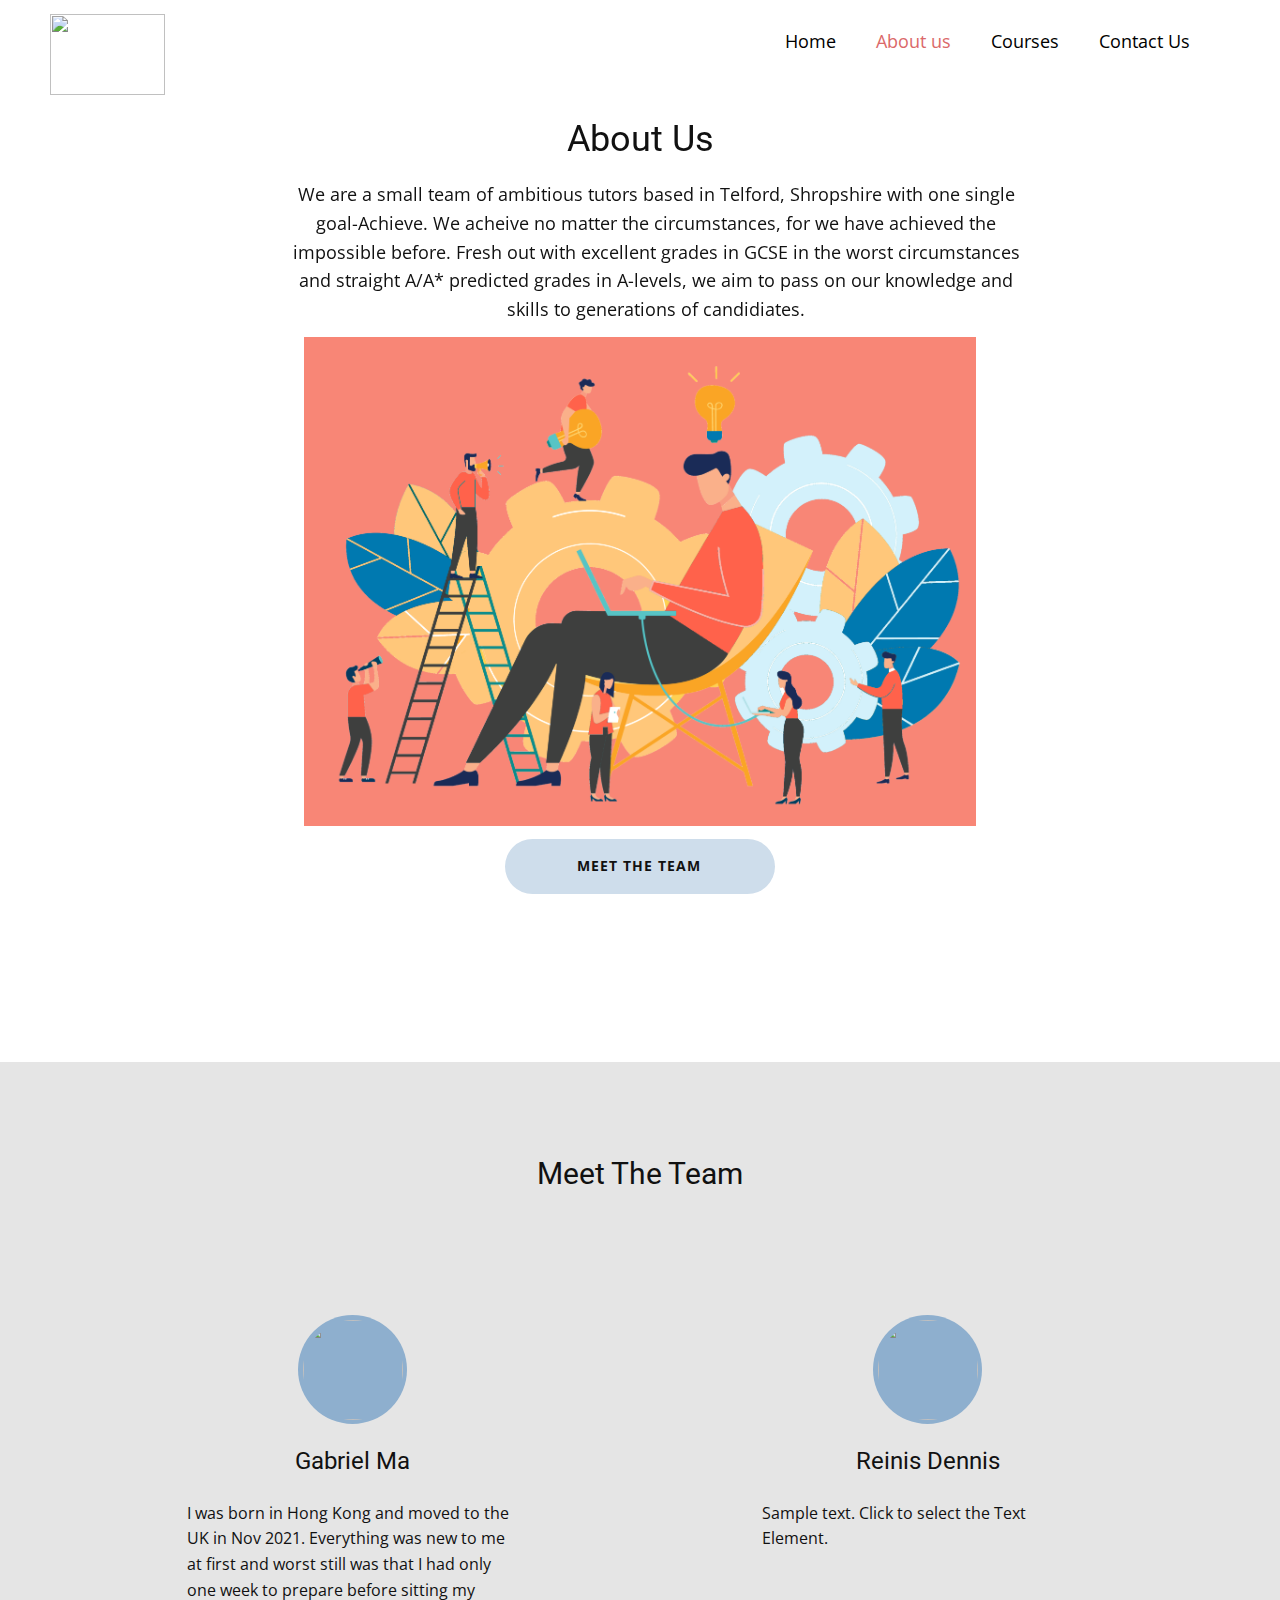
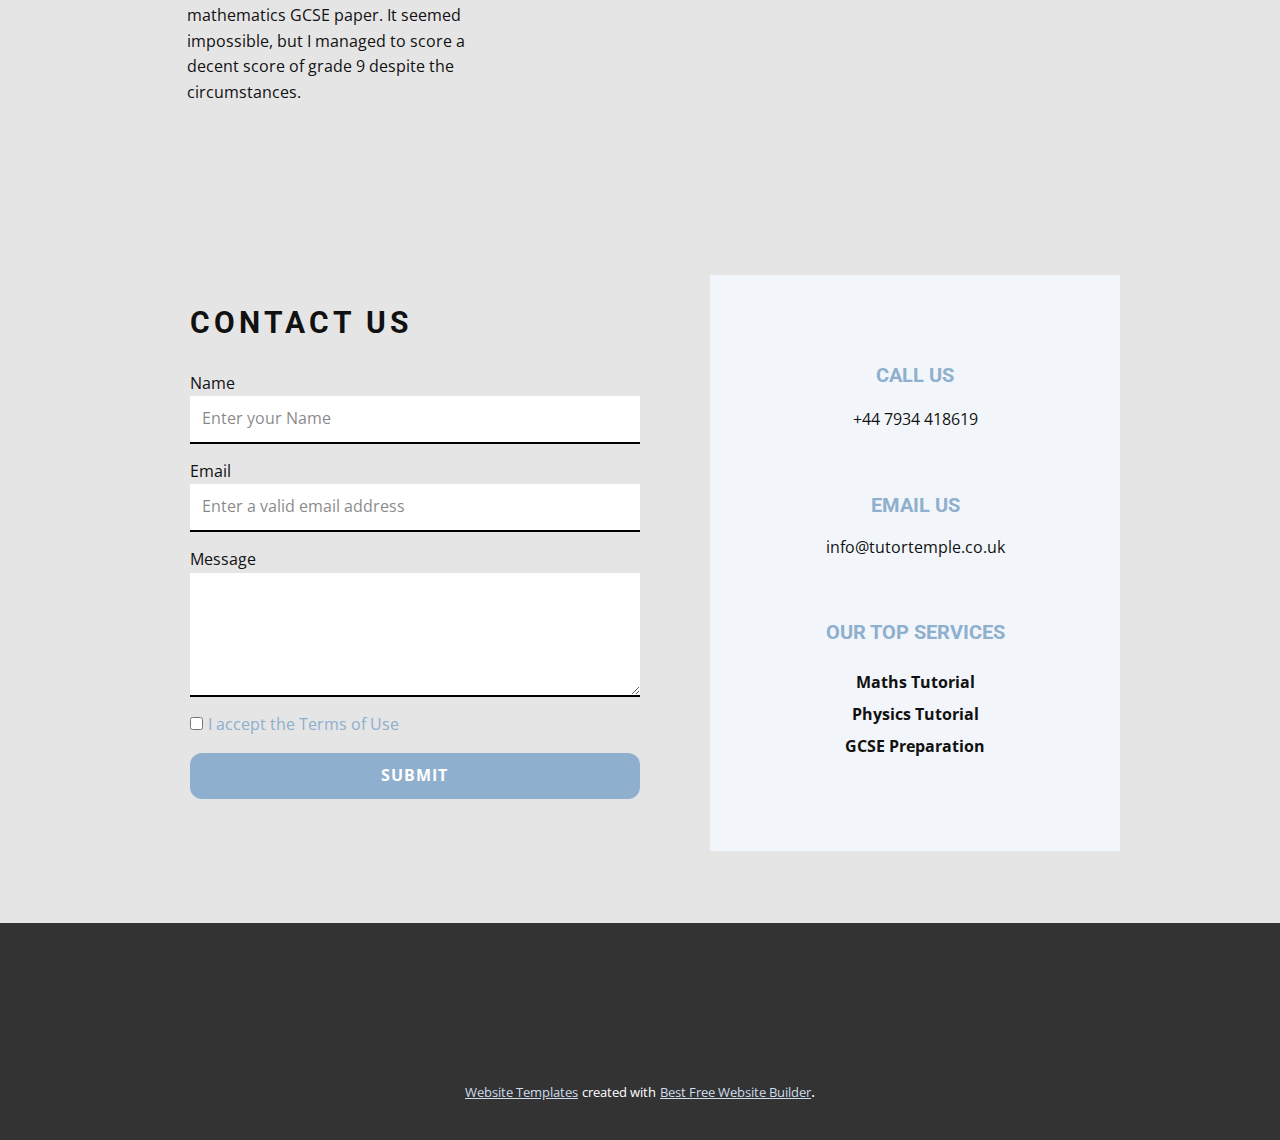
==== commit 99d25dbd: "user experience" ====
--- a/About-us.html
+++ b/About-us.html
@@ -17,7 +17,7 @@
     
     
     <script type="application/ld+json">{
-		"@context": "http://  schema.org",
+		"@context": "http://schema.org",
 		"@type": "Organization",
 		"name": "WebSite3830875"
 }</script>
@@ -67,7 +67,7 @@
     <section class="u-align-center u-clearfix u-grey-10 u-section-2" id="sec-09e1">
       <div class="u-align-left u-clearfix u-sheet u-sheet-1">
         <h3 class="u-text u-text-default u-text-1">Meet The Team</h3>
-        <div class="u-expanded-width-xs u-list u-list-1">
+        <div class="u-expanded-width u-list u-list-1">
           <div class="u-repeater u-repeater-1">
             <div class="u-container-style u-list-item u-repeater-item">
               <div class="u-container-layout u-similar-container u-container-layout-1">
@@ -114,7 +114,7 @@
                       <div class="u-form-agree u-form-group u-form-group-4">
                         <input type="checkbox" id="agree-f183" name="agree" class="u-agree-checkbox" required="">
                         <label for="agree-f183" class="u-agree-label u-label">
-                          <a class="u-active-none u-border-none u-btn u-button-link u-button-style u-hover-none u-none u-text-palette-1-base u-btn-1" href="Terms-Of-Use.html">I accept the Terms of Use</a>
+                          <a class="u-active-none u-border-none u-btn u-button-link u-button-style u-hover-none u-none u-text-palette-1-base u-btn-1" href="#">I accept the Terms of Use</a>
                         </label>
                       </div>
                       <div class="u-align-left u-form-group u-form-submit">
@@ -146,6 +146,18 @@
       </div>
     </section>
     
-
+    
+    <footer class="u-align-center u-clearfix u-footer u-grey-80 u-footer" id="sec-57d0"><div class="u-clearfix u-sheet u-sheet-1"></div></footer>
+    <section class="u-backlink u-clearfix u-grey-80">
+      <a class="u-link" href="https://nicepage.com/website-templates" target="_blank">
+        <span>Website Templates</span>
+      </a>
+      <p class="u-text">
+        <span>created with</span>
+      </p>
+      <a class="u-link" href="https://nicepage.app" target="_blank">
+        <span>Best Free Website Builder</span>
+      </a>. 
+    </section>
   
 </body></html>--- a/About-us.css
+++ b/About-us.css
@@ -18,13 +18,18 @@
 
 .u-section-1 .u-text-2 {
   font-size: 1.125rem;
+  --animation-custom_in-translate_x: 0px;
+  --animation-custom_in-translate_y: 300px;
+  --animation-custom_in-opacity: 0;
+  --animation-custom_in-rotate: 0deg;
+  --animation-custom_in-scale: 1;
   margin: 20px 176px 0 208px;
 }
 
 .u-section-1 .u-image-1 {
-  width: 721px;
-  height: 524px;
-  margin: 93px auto 0;
+  width: 674px;
+  height: 489px;
+  margin: 13px auto 0;
 }
 
 .u-section-1 .u-btn-1 {
@@ -33,7 +38,7 @@
   font-size: 0.875rem;
   letter-spacing: 1px;
   background-image: none;
-  margin: 0 auto 60px;
+  margin: 13px auto 60px;
   padding: 16px 74px 17px 72px;
 }
 
@@ -47,6 +52,10 @@
     margin-right: 76px;
   }
 
+  .u-section-1 .u-image-1 {
+    height: 490px;
+  }
+
   .u-section-1 .u-btn-1 {
     margin-top: 20px;
   }
@@ -54,141 +63,189 @@
 
 @media (max-width: 991px) {
   .u-section-1 .u-sheet-1 {
-    min-height: 606px;
+    min-height: 607px;
   }
 
   .u-section-1 .u-text-2 {
     margin-left: 0;
     margin-right: 0;
   }
-
-  .u-section-1 .u-image-1 {
-    width: 720px;
-    height: 523px;
-  }
 }
 
 @media (max-width: 767px) {
   .u-section-1 .u-sheet-1 {
-    min-height: 475px;
+    min-height: 358px;
   }
 
   .u-section-1 .u-image-1 {
     width: 540px;
-    height: 392px;
+    height: 393px;
   }
 }
 
 @media (max-width: 575px) {
   .u-section-1 .u-sheet-1 {
-    min-height: 780px;
+    min-height: 782px;
   }
 
   .u-section-1 .u-image-1 {
     height: 247px;
+    margin-top: 0;
+    margin-right: initial;
+    margin-left: initial;
+    width: auto;
+  }
+} .u-section-2 {
+  background-image: none;
+}
+
+.u-section-2 .u-sheet-1 {
+  min-height: 662px;
+}
+
+.u-section-2 .u-text-1 {
+  margin: 94px auto 0;
+}
+
+.u-section-2 .u-list-1 {
+  margin: 60px 0 14px;
+}
+
+.u-section-2 .u-repeater-1 {
+  grid-gap: 10px 10px;
+  grid-template-columns: calc(50% - 5px) calc(50% - 5px);
+  min-height: 458px;
+}
+
+.u-section-2 .u-container-layout-1 {
+  padding: 10px;
+}
+
+.u-section-2 .u-shape-1 {
+  width: 109px;
+  height: 109px;
+  margin: 53px auto 0;
+}
+
+.u-section-2 .u-image-1 {
+  width: 100px;
+  height: 100px;
+  margin: -104px auto 0;
+}
+
+.u-section-2 .u-text-2 {
+  margin: 27px auto 0;
+}
+
+.u-section-2 .u-text-3 {
+  width: 332px;
+  margin: 25px auto 0;
+}
+
+.u-section-2 .u-container-layout-2 {
+  padding: 10px;
+}
+
+.u-section-2 .u-shape-2 {
+  width: 109px;
+  height: 109px;
+  margin: 53px auto 0;
+}
+
+.u-section-2 .u-image-2 {
+  width: 100px;
+  height: 100px;
+  margin: -104px auto 0;
+}
+
+.u-section-2 .u-text-4 {
+  margin: 27px auto 0;
+}
+
+.u-section-2 .u-text-5 {
+  width: 332px;
+  margin: 25px auto 0;
+}
+
+@media (max-width: 1199px) {
+  .u-section-2 .u-text-1 {
+    margin-top: -48px;
+  }
+
+  .u-section-2 .u-list-1 {
+    margin-top: 88px;
+    margin-right: initial;
+    margin-left: initial;
+  }
+
+  .u-section-2 .u-repeater-1 {
+    min-height: 377px;
+  }
+}
+
+@media (max-width: 991px) {
+  .u-section-2 .u-text-1 {
+    margin-top: 218px;
+  }
+
+  .u-section-2 .u-list-1 {
     margin-top: 20px;
     margin-right: initial;
     margin-left: initial;
-    width: auto;
-  }
-
-  .u-section-1 .u-btn-1 {
-    margin-top: 73px;
-    margin-bottom: 32px;
-  }
-}.u-section-2 .u-sheet-1 {
-  min-height: 579px;
-}
-
-.u-section-2 .u-text-1 {
-  margin: 60px auto 0;
-}
-
-.u-section-2 .u-list-1 {
-  margin: 92px auto 0;
-}
-
-.u-section-2 .u-repeater-1 {
-  grid-template-columns: calc(50% - 5px) calc(50% - 5px);
-  min-height: 388px;
-  grid-gap: 10px 10px;
-}
-
-.u-section-2 .u-container-layout-1 {
-  padding: 30px;
-}
-
-.u-section-2 .u-icon-1 {
-  height: 95px;
-  width: 100px;
-  background-image: none;
-  margin: 0 auto;
-  padding: 20px;
-}
-
-.u-section-2 .u-text-2 {
-  margin: 20px auto 0;
-}
-
-.u-section-2 .u-text-3 {
-  margin: 20px auto 0 0;
-}
-
-.u-section-2 .u-container-layout-2 {
-  padding: 30px;
-}
-
-.u-section-2 .u-icon-2 {
-  height: 100px;
-  width: 100px;
-  background-image: none;
-  margin: 0 auto;
-  padding: 20px;
-}
-
-.u-section-2 .u-text-4 {
-  margin: 20px auto 0;
-}
-
-.u-section-2 .u-text-5 {
-  margin: 20px auto 0 0;
-}
-
-@media (max-width: 1199px) {
+  }
+
+  .u-section-2 .u-repeater-1 {
+    grid-template-columns: 100%;
+  }
+}
+
+@media (max-width: 767px) {
   .u-section-2 .u-list-1 {
+    margin-bottom: 0;
     margin-right: initial;
     margin-left: initial;
   }
+}
+
+@media (max-width: 575px) {
+  .u-section-2 .u-sheet-1 {
+    min-height: 1102px;
+  }
+
+  .u-section-2 .u-text-1 {
+    width: auto;
+    margin-top: 90px;
+  }
+
+  .u-section-2 .u-list-1 {
+    margin-top: 53px;
+    margin-bottom: 60px;
+    margin-right: initial;
+    margin-left: initial;
+  }
 
   .u-section-2 .u-repeater-1 {
-    min-height: 320px;
-  }
-}
-
-@media (max-width: 991px) {
-  .u-section-2 .u-repeater-1 {
-    grid-template-columns: 100%;
-    min-height: 735px;
-  }
-}
-
-@media (max-width: 767px) {
-  .u-section-2 .u-container-layout-1 {
-    padding-left: 10px;
-    padding-right: 10px;
-  }
-
-  .u-section-2 .u-container-layout-2 {
-    padding-left: 10px;
-    padding-right: 10px;
-  }
-}.u-section-3 .u-sheet-1 {
-  min-height: 695px;
+    min-height: 784px;
+  }
+
+  .u-section-2 .u-text-3 {
+    width: 320px;
+  }
+
+  .u-section-2 .u-text-5 {
+    width: 320px;
+  }
+} .u-section-3 {
+  background-image: none;
+}
+
+.u-section-3 .u-sheet-1 {
+  min-height: 793px;
 }
 
 .u-section-3 .u-layout-wrap-1 {
   width: 961px;
-  margin: 60px auto;
+  margin: 145px auto 57px;
 }
 
 .u-section-3 .u-layout-cell-1 {
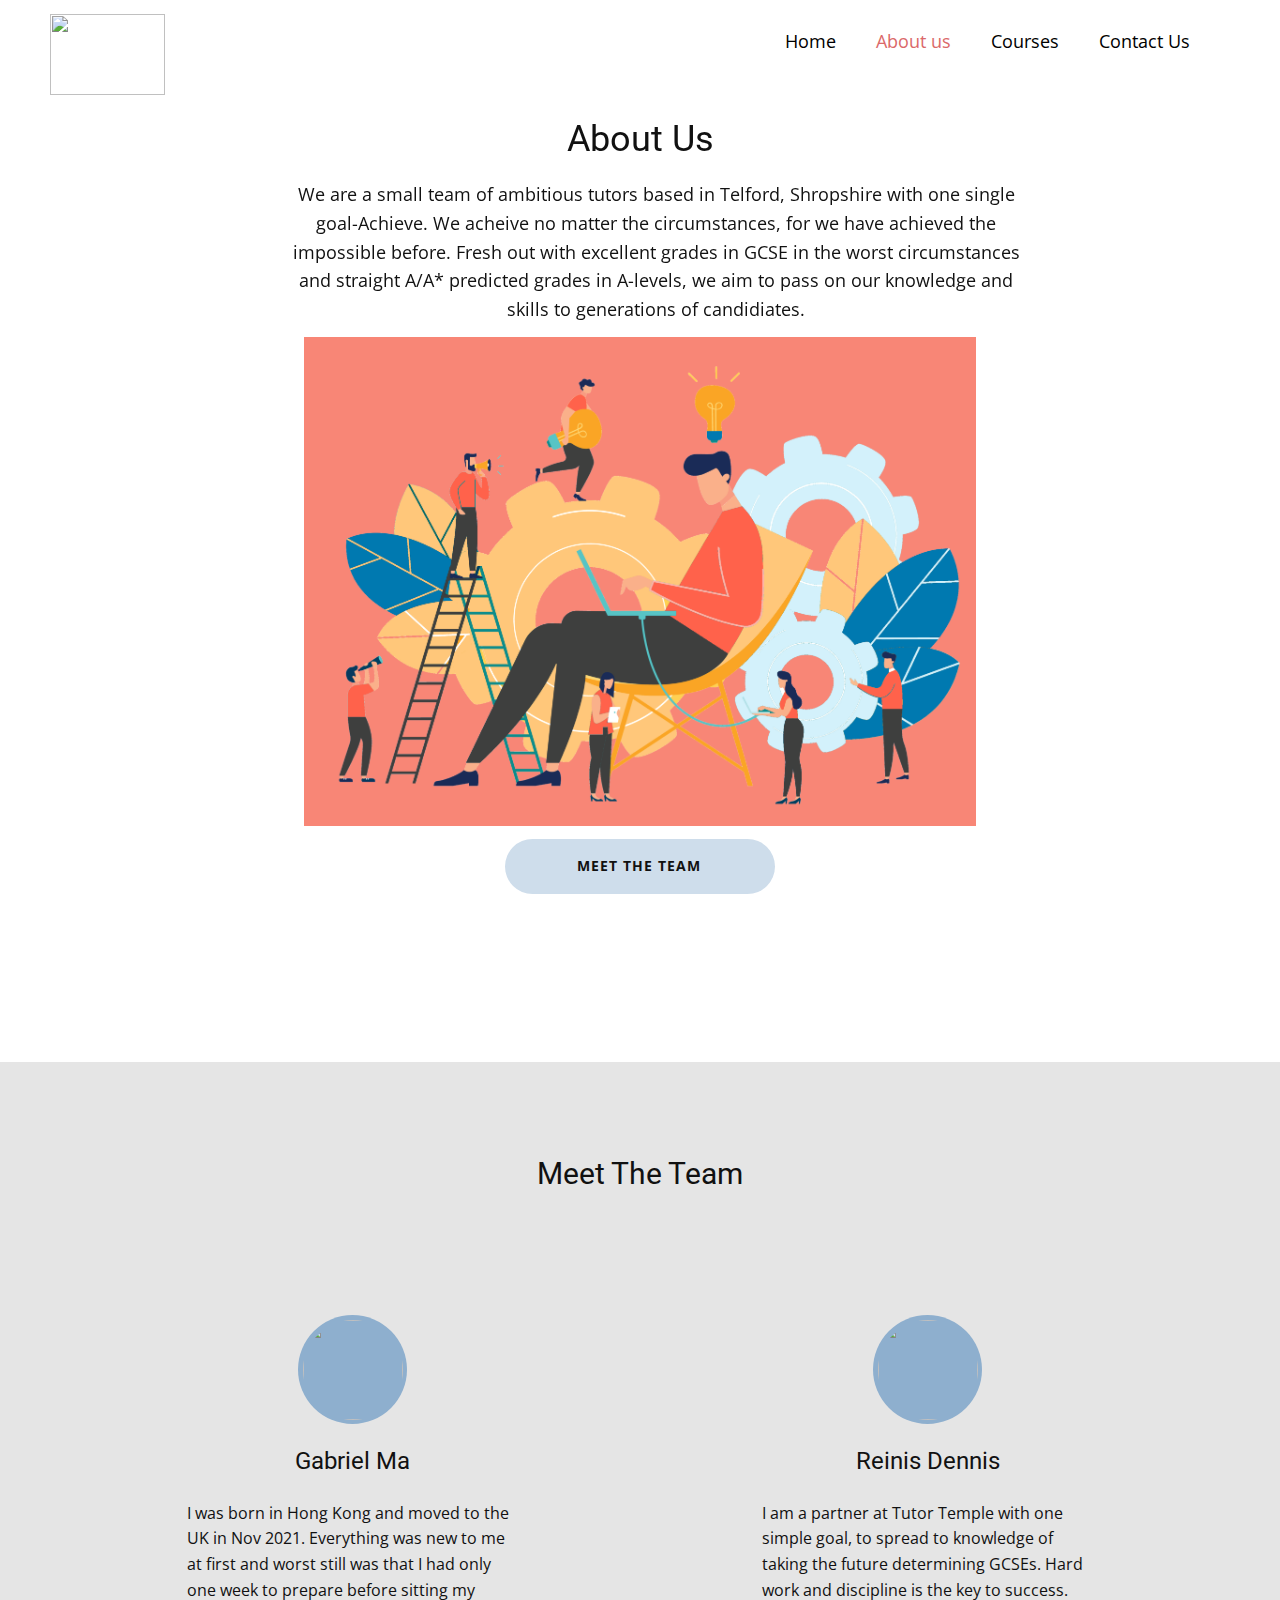
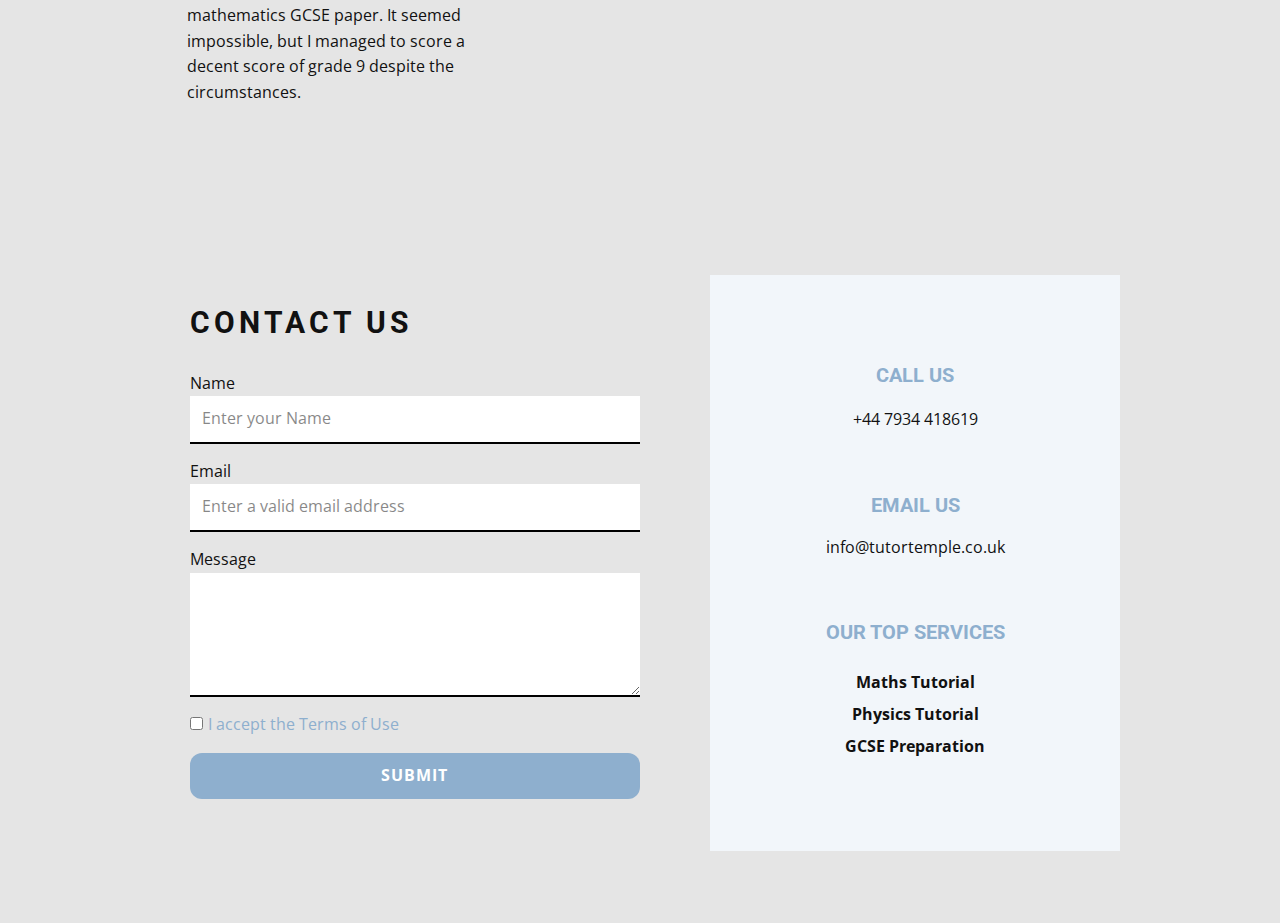
==== commit f338bac8: "final" ====
--- a/About-us.html
+++ b/About-us.html
@@ -82,7 +82,7 @@
                 <div class="u-palette-1-base u-preserve-proportions u-shape u-shape-circle u-shape-2"></div>
                 <img class="u-image u-image-circle u-preserve-proportions u-image-2" src="images/IMG-6977.jpg" alt="" data-image-width="536" data-image-height="536">
                 <h4 class="u-text u-text-default u-text-4">Reinis Dennis</h4>
-                <p class="u-text u-text-5">Sample text. Click to select the Text Element.</p>
+                <p class="u-text u-text-5">I am a partner at Tutor Temple with one simple goal, to spread to knowledge of taking the future determining GCSEs. Hard work and discipline is the key to success.</p>
               </div>
             </div>
           </div>
@@ -147,17 +147,5 @@
     </section>
     
     
-    <footer class="u-align-center u-clearfix u-footer u-grey-80 u-footer" id="sec-57d0"><div class="u-clearfix u-sheet u-sheet-1"></div></footer>
-    <section class="u-backlink u-clearfix u-grey-80">
-      <a class="u-link" href="https://nicepage.com/website-templates" target="_blank">
-        <span>Website Templates</span>
-      </a>
-      <p class="u-text">
-        <span>created with</span>
-      </p>
-      <a class="u-link" href="https://nicepage.app" target="_blank">
-        <span>Best Free Website Builder</span>
-      </a>. 
-    </section>
-  
+
 </body></html>